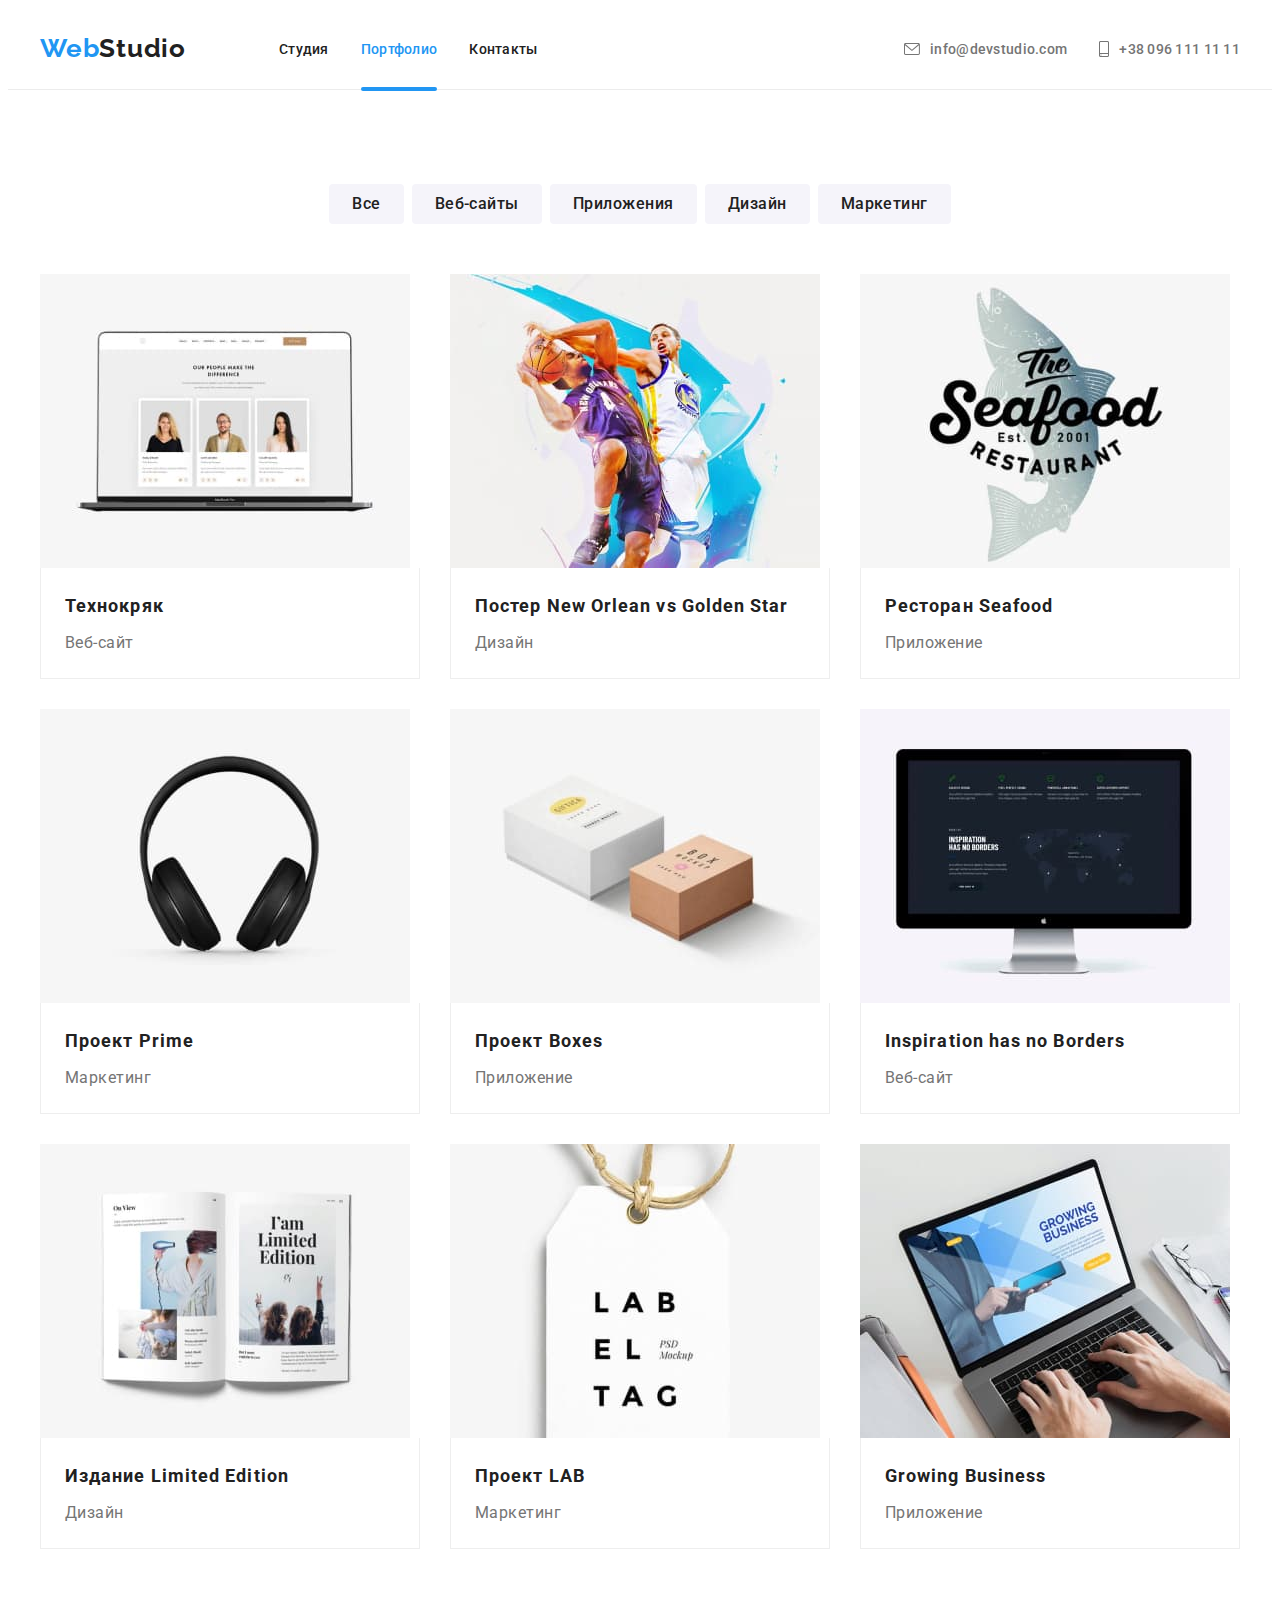
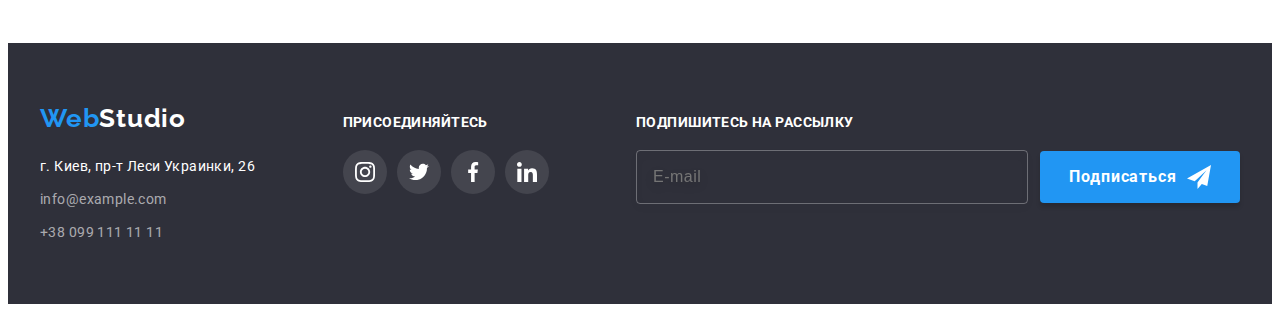
==== portfolio.html @ 83a9ac69 "Add files via upload" ====
<!DOCTYPE html>
<html lang="en">
<head>
    <meta charset="UTF-8">
    <meta http-equiv="X-UA-Compatible" content="IE=edge">
    <meta name="viewport" content="width=device-width, initial-scale=1.0">
    <title>Document</title>
    <link rel="stylesheet" href="https://cdnjs.cloudflare.com/ajax/libs/modern-normalize/1.1.0/modern-normalize.min.css"
        integrity="sha512-wpPYUAdjBVSE4KJnH1VR1HeZfpl1ub8YT/NKx4PuQ5NmX2tKuGu6U/JRp5y+Y8XG2tV+wKQpNHVUX03MfMFn9Q=="
        crossorigin="anonymous" referrerpolicy="no-referrer" />
    <link rel="preconnect" href="https://fonts.googleapis.com">
    <link rel="preconnect" href="https://fonts.gstatic.com" crossorigin>
    <link href="https://fonts.googleapis.com/css2?family=Raleway:wght@700&family=Roboto:wght@400;500;700&display=swap"
        rel="stylesheet">
        <link rel="stylesheet" href="./css/main.min.css">
</head>
<body>
    <header class="header">
        <div class="header__container container">
            <nav class="navigation">
                <a class="logo logo--dark-theme" href=""><span class="logo__part">Web</span>Studio</a>
                <ul class="navigation-list">
                    <li class="navigation-list__item"> <a href="./index.html"
                            class="navigation-list__link link">Студия</a> </li>
                    <li class="navigation-list__item"> <a href="./portfolio.html"
                            class="navigation-list__link link current">Портфолио</a> </li>
                    <li class="navigation-list__item"> <a href="" class="navigation-list__link link">Контакты</a> </li>
                </ul>
            </nav>
            <ul class="links">
                <li class="links__item">
                    <a href="mailtoinfo@devstudio.com" class="links__link link">
                        <svg class="links__icon" width="16" height="12">
                            <use href="./images/icons.svg#icon-envelope"></use>
                        </svg>
                        info@devstudio.com</a>
                </li>
                <li class="links__item">
                    <a href="tel:+380961111111" class="links__link link">
                        <svg class="links__icon" width="10" height="16">
                            <use href="./images/icons.svg#icon-smartphone"></use>
                        </svg>
                        +38 096 111 11 11</a>
                </li>
            </ul>
        </div>
    </header>
    <main>
        <section class="section portfolio">
            <div class="container">
                <h1 class="visually-hidden">Портфолио</h1>
                <ul class="buttons-list buttons">
                    <li class="buttons-list__item"> <button type="button" class="buttons-list__btn">Все</button> </li>
                    <li class="buttons-list__item"> <button type="button" class="buttons-list__btn">Веб-сайты</button> </li>
                    <li class="buttons-list__item"> <button type="button" class="buttons-list__btn">Приложения</button> </li>
                    <li class="buttons-list__item"> <button type="button" class="buttons-list__btn">Дизайн</button> </li>
                    <li class="buttons-list__item"> <button type="button" class="buttons-list__btn">Маркетинг</button> </li>
                </ul>
                <ul class="portfolio-list portfolio-style">
                    <li class="portfolio-list__item"> 
                        <a href="" class="portfolio-list__link link">
                            <div class="portfolio-list__item-thumb">
                                <img src="./images/img8.jpg" alt="Технокряк" width="370">
                                <div class="portfolio-overlay">
                                <p class="portfolio-overlay__text">Технокряк это современная площадка распространения коронавируса. Компании используют эту
                                    платформу для цифрового
                                    шпионажа и атак на защищённые сервера конкурентов.</p>
                                </div>
                            </div>
                            <div class="portfolio-list__desc-container">
                                <h3 class="portfolio-list__title">Технокряк</h3>
                                <p class="portfolio-list__desc">Веб-сайт</p>
                            </div>
                        </a>
                    </li>
                    <li class="portfolio-list__item"> 
                        <a href="" class="portfolio-list__link link"> 
                            <div class="portfolio-list__item-thumb">
                                <img src="./images/img9.jpg" alt="Постер баскетбола" width="370">
                                <div class="portfolio-overlay">
                                    <p class="portfolio-overlay__text">Технокряк это современная площадка распространения коронавируса. Компании используют эту
                                        платформу для цифрового
                                        шпионажа и атак на защищённые сервера конкурентов.</p>
                                </div>
                            </div>
                            <div class="portfolio-list__desc-container">
                                <h3 class="portfolio-list__title">Постер New Orlean vs Golden Star</h3>
                                <p class="portfolio-list__desc">Дизайн</p>
                            </div>
                        </a>
                    </li>
                    <li class="portfolio-list__item"> 
                        <a href="" class="portfolio-list__link link"> 
                            <div class="portfolio-list__item-thumb">
                                <img src="./images/img10.jpg" alt="Логотип ресторана" width="370">
                                <div class="portfolio-overlay">
                                    <p class="portfolio-overlay__text">Технокряк это современная площадка распространения коронавируса. Компании используют эту
                                        платформу для цифрового
                                        шпионажа и атак на защищённые сервера конкурентов.</p>
                                </div>
                            </div>
                            <div class="portfolio-list__desc-container">
                                <h3 class="portfolio-list__title">Ресторан Seafood</h3>
                                <p class="portfolio-list__desc">Приложение</p>
                            </div>
                        </a>
                    </li>
                    <li class="portfolio-list__item"> 
                        <a href="" class="portfolio-list__link link">
                            <div class="portfolio-list__item-thumb"> 
                                <img src="./images/img11.jpg" alt="Наушники" width="370">
                                <div class="portfolio-overlay">
                                    <p class="portfolio-overlay__text">Технокряк это современная площадка распространения коронавируса. Компании используют эту
                                        платформу для цифрового
                                        шпионажа и атак на защищённые сервера конкурентов.</p>
                                </div>
                            </div>
                            <div class="portfolio-list__desc-container">
                                <h3 class="portfolio-list__title">Проект Prime</h3>
                                <p class="portfolio-list__desc">Маркетинг</p>
                            </div>
                        </a>
                    </li>
                    <li class="portfolio-list__item"> 
                        <a href="" class="portfolio-list__link link"> 
                            <div class="portfolio-list__item-thumb">
                                <img src="./images/img12.jpg" alt="Картонние коробки" width="370">
                                <div class="portfolio-overlay">
                                    <p class="portfolio-overlay__text">Технокряк это современная площадка распространения коронавируса. Компании используют эту
                                        платформу для цифрового
                                        шпионажа и атак на защищённые сервера конкурентов.</p>
                                </div>
                            </div>
                            <div class="portfolio-list__desc-container">
                                <h3 class="portfolio-list__title">Проект Boxes</h3>
                                <p class="portfolio-list__desc">Приложение</p>
                            </div>
                        </a>
                    </li>
                    <li class="portfolio-list__item"> 
                        <a href="" class="portfolio-list__link link"> 
                            <div class="portfolio-list__item-thumb">
                                <img src="./images/img13.jpg" alt="Монитор" width="370">
                                <div class="portfolio-overlay">
                                    <p class="portfolio-overlay__text">Технокряк это современная площадка распространения коронавируса. Компании используют эту
                                        платформу для цифрового
                                        шпионажа и атак на защищённые сервера конкурентов.</p>
                                </div>
                            </div>
                            <div class="portfolio-list__desc-container">
                                <h3 class="portfolio-list__title">Inspiration has no Borders</h3>
                                <p class="portfolio-list__desc">Веб-сайт</p>
                            </div>
                        </a>
                    </li>
                    <li class="portfolio-list__item"> 
                        <a href="" class="portfolio-list__link link"> 
                            <div class="portfolio-list__item-thumb">
                                <img src="./images/img14.jpg" alt="Розворот журнала" width="370">
                                <div class="portfolio-overlay">
                                    <p class="portfolio-overlay__text">Технокряк это современная площадка распространения коронавируса. Компании используют эту
                                        платформу для цифрового
                                        шпионажа и атак на защищённые сервера конкурентов.</p>
                                </div>
                            </div>
                            <div class="portfolio-list__desc-container">
                                <h3 class="portfolio-list__title">Издание Limited Edition</h3>
                                <p class="portfolio-list__desc">Дизайн</p>
                            </div>
                        </a>
                    </li>
                    <li class="portfolio-list__item"> 
                        <a href="" class="portfolio-list__link link"> 
                            <div class="portfolio-list__item-thumb">
                                <img src="./images/img15.jpg" alt="Бирка" width="370">
                                <div class="portfolio-overlay">
                                    <p class="portfolio-overlay__text">Технокряк это современная площадка распространения коронавируса. Компании используют эту
                                        платформу для цифрового
                                        шпионажа и атак на защищённые сервера конкурентов.</p>
                                </div>
                            </div>
                            <div class="portfolio-list__desc-container">
                                <h3 class="portfolio-list__title">Проект LAB</h3>
                                <p class="portfolio-list__desc">Маркетинг</p>
                            </div>
                        </a>
                    </li>
                    <li class="portfolio-list__item"> 
                        <a href="" class="portfolio-list__link link"> 
                            <div class="portfolio-list__item-thumb">
                                <img src="./images/img16.jpg" alt="Печатание на клавиатуре" width="370">
                                <div class="portfolio-overlay">
                                    <p class="portfolio-overlay__text">Технокряк это современная площадка распространения коронавируса. Компании используют эту
                                        платформу для цифрового
                                        шпионажа и атак на защищённые сервера конкурентов.</p>
                                </div>
                            </div>
                            <div class="portfolio-list__desc-container">
                                <h3 class="portfolio-list__title">Growing Business</h3>
                                <p class="portfolio-list__desc">Приложение</p>
                            </div>
                        </a>
                    </li>
                </ul>
            </div>
        </section>
    </main>
    <footer class="footer">
        <div class="container footer__container">
            <div class="address">
                <a class="logo logo--light-theme" href="./index.html"><span class="logo__part">Web</span>Studio</a>
                <address>
                    <p class="address__address">г. Киев, пр-т Леси Украинки, 26</p>
                    <ul class="address__list">
                        <li class="address__item"> <a href="mailtoinfo@example.com"
                                class="address__link link">info@example.com</a> </li>
                        <li class="address__item"> <a href="tel:+380991111111" class="address__link link">+38 099 111 11
                                11</a> </li>
                    </ul>
                </address>
            </div>
            <div class="socials">
                <h3 class="socials__title title">присоединяйтесь</h3>
                <ul class="socials__list">
                    <li class="socials__item">
                        <a href="" class="socials__link">
                            <svg class="socials__icon">
                                <use href="./images/icons.svg#icon-instagram-2"></use>
                            </svg>
                        </a>
                    </li>
                    <li class="socials__item">
                        <a href="" class="socials__link">
                            <svg class="socials__icon">
                                <use href="./images/icons.svg#icon-twitter-1"></use>
                            </svg>
                        </a>
                    </li>
                    <li class="socials__item">
                        <a href="" class="socials__link">
                            <svg class="socials__icon">
                                <use href="./images/icons.svg#icon-facebook-1"></use>
                            </svg>
                        </a>
                    </li>
                    <li class="socials__item">
                        <a href="" class="socials__link">
                            <svg class="socials__icon">
                                <use href="./images/icons.svg#icon-linkedin-1"></use>
                            </svg>
                        </a>
                    </li>
                </ul>
            </div>
            <div class="subscribe">
                <h3 class="subscribe__title title">Подпишитесь на рассылку</h3>
                <div class="subscribe__container">
                    <input name="subscribe-user-email" type="email" placeholder="E-mail" class="subscribe__input">
                    <button type="submit" class="main-btn">Подписаться <svg class="subscribe__icon" width="24" height="24">
                            <use href="./images/icons.svg#icon-icon-send"></use>
                        </svg>
                    </button>
                </div>
            </div>
        </div>
    </footer>
</body>
</html>
---- css/main.min.css ----
:root{--body-text-color: #757575;--scnd-body-text-color: #ffffff;--title-color: #212121;--accent-color: #2196f3;--background-color: #e5e5e5;--scnd-background-color: #f5f4fa;--footer-background: #2f303a;--transform: cubic-bezier(0.4, 0, 0.2, 1)}.close-btn,.checkbox__label,.main-btn,.navigation,.navigation-list,.links,.specifics__container,.work-list__title,.social-links,.social-links__link,.clients-list__link,.socials__list,.socials__link,.subscribe__input,.portfolio-overlay{display:flex;align-items:center}p,h1,h2,h3,h4,h5,h6{margin:0}ul{margin:0;padding:0;list-style:none}img{display:block;max-width:100%}button{cursor:pointer;border-radius:4px;border:1px solid transparent}body{font-family:"Roboto", sans-serif;font-style:normal;color:#757575}.visually-hidden{position:absolute;white-space:nowrap;width:1px;height:1px;overflow:hidden;border:0;padding:0;clip:rect(0 0 0 0);clip-path:inset(50%);margin:-1px}.link{text-decoration:none;display:block}.container{width:1200px;padding:0 15px;margin:0 auto}.logo,.logo__part{font-family:Raleway;font-size:26px;font-weight:700;letter-spacing:.03em;line-height:calc(31 / 26);text-decoration:none}.logo__part{color:var(--accent-color)}.logo--dark-theme{color:var(--title-color);margin-right:93px}.logo--light-theme{display:block;color:var(--scnd-body-text-color);margin-bottom:20px}.section-title{font-size:36px;font-weight:700;letter-spacing:.03em;line-height:calc(42 / 36);text-align:center;color:var(--title-color);margin-bottom:50px}.title{font-size:14px;font-weight:700;letter-spacing:.03em;line-height:calc(16 / 14);text-transform:uppercase;color:var(--title-color);margin-bottom:10px}.backdrop{position:fixed;top:0;left:0;width:100vw;height:100vh;background-color:rgba(0,0,0,0.2);transition:opacity 250ms var(--transform),visibility 250ms var(--transform)}.is-hidden{visibility:hidden;opacity:0;pointer-events:none}.modal{position:absolute;top:50%;left:50%;width:528px;height:581px;padding:40px;transform:translate(-50%, -50%) scale(1);background-color:#fff;box-shadow:0px 1px 3px rgba(0,0,0,0.12),0px 1px 1px rgba(0,0,0,0.14),0px 2px 1px rgba(0,0,0,0.2);border-radius:4px;transition:transform 250ms var(--transform)}.backdrop.is-hidden .modal{transform:translate(-50%, -50%) scale(0.8)}.close-btn{position:absolute;top:8px;right:8px;width:30px;height:30px;justify-content:center;background:#ffffff;border:1px solid rgba(0,0,0,0.1);border-radius:50%}.close-btn__icon{fill:#000;transition:fill 250ms var(--transform)}.close-btn:hover .close-btn__icon,.close-btn:focus .close-btn__icon{fill:var(--accent-color)}.modal__title{font-size:20px;font-weight:700;letter-spacing:.03em;line-height:calc(23 / 20);text-align:center;margin-bottom:12px;color:var(--title-color)}.modal-form__field{margin-bottom:10px}.modal-form__label{display:block;font-size:12px;letter-spacing:.01em;line-height:calc(14 / 12);color:var(--body-text-color);margin-bottom:4px}.modal-form__input-wrap{position:relative}.modal-form__input{width:100%;height:40px;border:1px solid rgba(33,33,33,0.2);border-radius:4px;outline:none;padding-left:30px;transition:border 250ms var(--transform)}.modal-form__input:hover,.modal-form__input:focus{border:1px solid var(--accent-color)}.modal-form__icon{position:absolute;left:12px;top:50%;transform:translateY(-50%);width:18px;height:18px;transition:fill 250ms var(--transform)}.modal-form__input:hover+.modal-form__icon,.modal-form__input:focus+.modal-form__icon{fill:var(--accent-color)}.modal-form__textarea-field{margin-bottom:20px}.modal-form__textarea{width:100%;height:120px;padding:12px 16px;resize:none;border:1px solid rgba(33,33,33,0.2);border-radius:4px;outline:none;font-size:14px;line-height:calc(16 / 14);letter-spacing:0.01em;color:rgba(117,117,117,0.5);transition:border 250ms var(--transform)}.modal-form__textarea:hover,.modal-form__textarea:focus{border:1px solid var(--accent-color)}.checkbox{margin-bottom:30px}.checkbox__label{justify-content:center}.checkbox__text{font-size:14px;letter-spacing:.03em;line-height:calc(24 / 14);color:var(--body-text-color)}.checkbox__link{color:var(--accent-color)}.checkbox__checked-icon{border:2px solid #212121;border-radius:2px;fill:transparent;margin-right:8px;transition:border 250ms var(--transform),background-color 250ms var(--transform),border-color 250ms var(--transform)}.checkbox__check:focus ~ .checkbox__checked-icon,.checkbox__check:hover ~ .checkbox__checked-icon{border-color:var(--accent-color)}.checkbox__check:checked ~ .checkbox__checked-icon{border-color:transparent;background-color:var(--accent-color)}.main-btn{min-width:200px;background:var(--accent-color);box-shadow:0px 4px 4px rgba(0,0,0,0.15);border-radius:4px;font-family:inherit;font-size:16px;font-weight:700;letter-spacing:.06em;line-height:calc(30 / 16);justify-content:center;color:var(--scnd-body-text-color);padding:10px;margin:0 auto;transition:background-color 250ms var(--transform)}.main-btn:hover,.main-btn:focus{background-color:#188ce8}.section{padding-top:94px;padding-bottom:94px}.section-text{font-size:14px;letter-spacing:.03em;line-height:calc(24 / 14);color:var(--body-text-color)}.header{padding-top:25px;padding-bottom:25px;border-bottom:1px solid #ececec}.header__container{display:flex;justify-content:space-between}.navigation-list__item{font-size:14px;font-weight:500;letter-spacing:.02em;line-height:calc(16 / 14);margin-right:32px}.navigation-list__item:last-child{margin-right:0}.navigation-list__link{color:var(--title-color);transition:color 250ms var(--transform)}.navigation-list__link:hover,.navigation-list__link:focus{color:var(--accent-color)}.current{position:relative;color:var(--accent-color)}.current::after{content:"";position:absolute;left:0;bottom:-34px;display:block;width:100%;height:4px;background:var(--accent-color);border-radius:2px}.links__item{margin-right:32px;font-size:14px;font-weight:500;letter-spacing:.02em;line-height:calc(16 / 14)}.links__item:last-child{margin-right:0}.links__link{color:var(--body-text-color);display:flex;align-items:center;transition:color 250ms var(--transform)}.links__link:hover,.links__link:focus{color:var(--accent-color)}.links__icon{margin-right:10px;fill:currentColor}.hero{background-color:#c4c4c4;padding-top:200px;padding-bottom:200px;text-align:center;max-width:1600px;background-image:linear-gradient(rgba(47,48,58,0.4), rgba(47,48,58,0.4)),url("../images/background.jpg");background-repeat:no-repeat;background-size:cover;background-position:center}.hero__title{width:696px;margin-right:auto;margin-left:auto;font-size:44px;font-weight:900;letter-spacing:.06em;line-height:calc(60 / 44);text-align:center;text-transform:uppercase;color:var(--scnd-body-text-color);margin-bottom:30px}.specifics{padding-bottom:0}.specifics__list{display:flex}.specifics__item{margin-right:30px;min-width:270px}.specifics__item:last-child{margin-right:0}.specifics__container{height:120px;background-color:var(--scnd-background-color);border-radius:4px;margin-bottom:30px;justify-content:center}.specifics__icon{width:70px;height:70px}.work-list{display:flex;justify-content:center}.work-list__item{margin-right:30px}.work-list__item:last-child{margin-right:0}.work-list__thumb{position:relative}.work-list__title{position:absolute;bottom:0;width:100%;height:70px;margin:0;justify-content:center;color:#ffffff;background-color:rgba(47,48,58,0.8)}.team{background-color:var(--scnd-background-color)}.team-list{display:flex;justify-content:center}.team-list__item{width:270px;margin-right:30px;box-shadow:0px 1px 3px rgba(0,0,0,0.12),0px 1px 1px rgba(0,0,0,0.14),0px 2px 1px rgba(0,0,0,0.2);border-radius:0px 0px 4px 4px;overflow:hidden;background-color:white}.team-list__item:last-child{margin-right:0}.team-container{padding-top:30px;padding-bottom:30px}.team-container__member{font-size:16px;font-weight:500;letter-spacing:.03em;line-height:calc(19 / 16);text-align:center;color:var(--title-color);margin-bottom:10px}.team-container__desc{font-size:16px;letter-spacing:.03em;line-height:calc(19 / 16);text-align:center;color:var(--body-text-color);margin-bottom:16px}.social-links{justify-content:center}.social-links__link{width:44px;height:44px;background-color:#ffffff;border-radius:50%;justify-content:center;transition:background-color 250ms var(--transform)}.social-links__link:hover,.social-links__link:focus{background-color:var(--accent-color)}.social-links__item{margin-right:10px}.social-links__item:last-child{margin-right:0}.social-links__icon{width:20px;height:20px;fill:#afb1b8;transition:fill 250ms var(--transform)}.social-links__link:hover .social-links__icon,.social-links__link:focus .social-links__icon{fill:#ffffff}.clients-list{display:flex;justify-content:center}.clients-list__item{width:170px;height:92px;margin-right:30px}.clients-list__item:last-child{margin-right:0}.clients-list__logo{width:106px;height:60px;fill:#afb1b8;transition:fill 250ms var(--transform)}.clients-list__link:hover .clients-list__logo,.clients-list__link:focus .clients-list__logo{fill:var(--accent-color)}.clients-list__link{width:100%;height:100%;background-color:white;border:1px solid #afb1b8;border-radius:4px;justify-content:center;transition:border 250ms var(--transform)}.clients-list__link:hover,.clients-list__link:focus{border:1px solid var(--accent-color)}.footer{background-color:var(--footer-background);padding-top:60px;padding-bottom:60px}.footer__container{display:flex;align-items:baseline;justify-content:space-between}.address__address{font-family:Roboto;font-style:normal;font-size:14px;font-weight:400;letter-spacing:.03em;line-height:calc(24 / 14);color:var(--scnd-body-text-color);margin-bottom:9px}.address__link{font-family:Roboto;font-style:normal;font-size:14px;font-weight:400;letter-spacing:.03em;line-height:calc(24 / 14);color:rgba(255,255,255,0.6);transition:color 250ms var(--transform)}.address__link:hover,.address__link:focus{color:var(--accent-color)}.address__item{margin-bottom:9px}.address__item:last-child{margin-bottom:0}.socials__title{color:#ffffff;margin-bottom:20px}.socials__list{justify-content:start}.socials__item{margin-right:10px}.socials__item:last-child{margin-right:0}.socials__link{width:44px;height:44px;border-radius:50%;justify-content:center;background-color:rgba(255,255,255,0.1);transition:background-color 250ms var(--transform)}.socials__link:hover,.socials__link:focus{background-color:var(--accent-color)}.socials__icon{width:20px;height:20px;fill:#ffffff}.subscribe__title{color:#ffffff;margin-bottom:20px}.subscribe__container{display:flex;align-items:baseline}.subscribe__input{background-color:transparent;width:358px;height:50px;border:1px solid rgba(255,255,255,0.3);filter:drop-shadow(0px 4px 4px rgba(0,0,0,0.15));border-radius:4px;outline:none;margin-right:12px;padding-left:16px;padding-right:16px;font-size:16px;letter-spacing:.03em;line-height:calc(20 / 16);color:rgba(255,255,255,0.6);transition:border 250ms var(--transform)}.subscribe__input:hover,.subscribe__input:focus{border:1px solid var(--accent-color)}.subscribe__icon{margin-left:10px}.buttons{display:flex;justify-content:center;margin-bottom:50px}.buttons-list__item{margin-right:8px}.buttons-list__item:last-child{margin-right:0}.buttons-list__btn{font-family:inherit;font-size:16px;font-weight:500;letter-spacing:.03em;line-height:calc(26 / 16);text-align:center;padding:6px 22px;background-color:var(--scnd-background-color);color:var(--title-color);border-radius:4px;transition:background-color 250ms var(--transform),color 250ms var(--transform),box-shadow 250ms var(--transform)}.buttons-list__btn:hover,.buttons-list__btn:focus{background-color:var(--accent-color);color:var(--scnd-body-text-color);box-shadow:0px 3px 1px rgba(0,0,0,0.1),0px 1px 2px rgba(0,0,0,0.08),0px 2px 2px rgba(0,0,0,0.12)}.portfolio-style{display:flex;flex-wrap:wrap;margin-top:-30px;margin-left:-30px}.portfolio-list__item{width:370px;flex-basis:calc(100% / 3 - 30px);margin-top:30px;margin-left:30px}.portfolio-list__item-thumb{position:relative;overflow:hidden}.portfolio-overlay{position:absolute;width:100%;height:100%;top:0;left:0;padding:24px;background-color:rgba(33,150,243,0.9);transform:translateY(101%);transition:transform 250ms var(--transform)}.portfolio-list__link:hover .portfolio-overlay,.portfolio-list__link:focus .portfolio-overlay{transform:translateY(0)}.portfolio-overlay__text{font-size:18px;letter-spacing:.03em;line-height:calc(28 / 18);color:#ffffff}.portfolio-list__link{display:block;transition:box-shadow 250ms var(--transform)}.portfolio-list__link:hover,.portfolio-list__link:focus{box-shadow:0px 1px 1px rgba(0,0,0,0.12),0px 4px 4px rgba(0,0,0,0.06),1px 4px 6px rgba(0,0,0,0.16)}.portfolio-list__desc-container{padding:20px 24px;border:1px solid #eeeeee;border-top:none}.portfolio-list__title{font-size:18px;font-weight:700;letter-spacing:.06em;line-height:calc(36 / 18);padding-bottom:4px;color:var(--title-color)}.portfolio-list__desc{font-size:16px;letter-spacing:.03em;line-height:calc(30 / 16);color:var(--body-text-color)}
/*# sourceMappingURL=main.min.css.map */
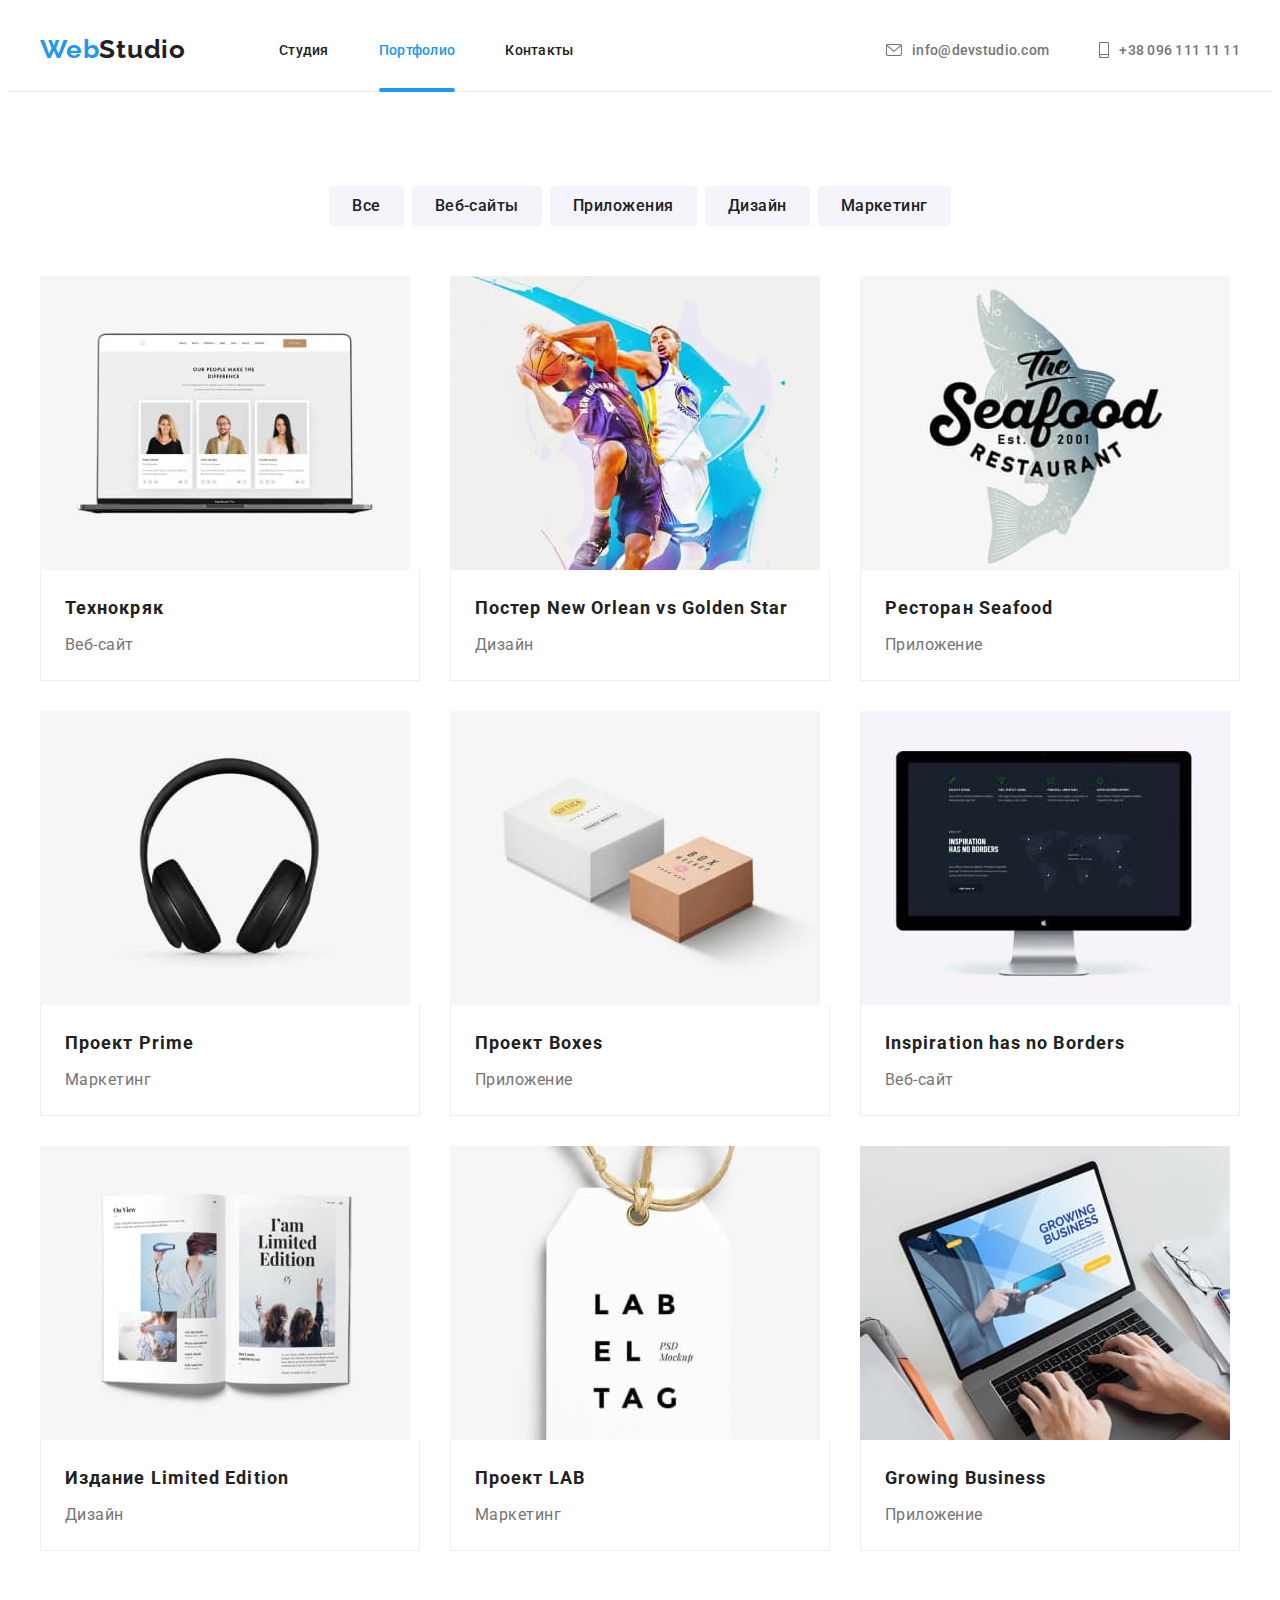
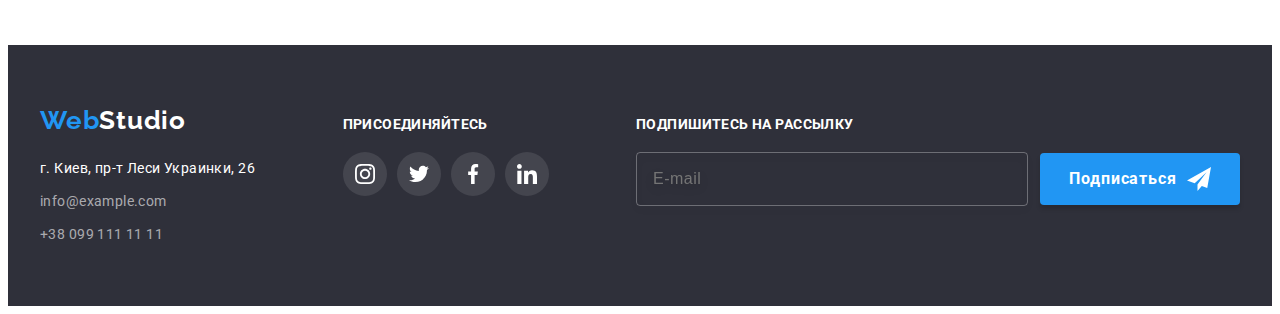
==== commit 1051438b: "hw-08" ====
--- a/portfolio.html
+++ b/portfolio.html
@@ -33,16 +33,76 @@
                         <svg class="links__icon" width="16" height="12">
                             <use href="./images/icons.svg#icon-envelope"></use>
                         </svg>
-                        info@devstudio.com</a>
+                        info@devstudio.com
+                    </a>
                 </li>
                 <li class="links__item">
                     <a href="tel:+380961111111" class="links__link link">
                         <svg class="links__icon" width="10" height="16">
                             <use href="./images/icons.svg#icon-smartphone"></use>
                         </svg>
-                        +38 096 111 11 11</a>
+                        +38 096 111 11 11
+                    </a>
                 </li>
             </ul>
+            <div class="menu">
+                <button type="button" class="menu__open-btn">
+                    <svg class="menu__icon" width="40" height="40">
+                        <use href="./images/icons.svg#icon-menu_40px"></use>
+                    </svg>
+                </button>
+            </div>
+            <div class="mob-menu is-hidden">
+                <button type="button" class="mob-menu__close-btn">
+                    <svg class="mob-menu__close-icon" width="40" height="40">
+                        <use href="./images/icons.svg#icon-close_40px"></use>
+                    </svg>
+                </button>
+                <div class="mob-menu__container">
+                    <ul class="mob-menu-list">
+                        <li class="mob-menu-list__item"> <a href="./index.html"
+                                class="navigation-list__link link">Студия</a>
+                        </li>
+                        <li class="mob-menu-list__item"> <a href="./portfolio.html" class="navigation-list__link link current-menu">Портфолио</a>
+                        </li>
+                        <li class="mob-menu-list__item"> <a href="" class="navigation-list__link link">Контакты</a> </li>
+                    </ul>
+                    <ul class="mob-menu-links">
+                        <li class="mob-menu-links__item">
+                            <a href="tel:+380961111111" class="mob-menu-links__tel link">
+                                +38 096 111 11 11
+                            </a>
+                        </li>
+                        <li class="mob-menu-links__item">
+                            <a href="mailtoinfo@devstudio.com" class="mob-menu-links__mail link">
+                                info@devstudio.com
+                            </a>
+                        </li>
+                    </ul>
+                </div>
+                <ul class="mob-menu-socials">
+                    <li class="mob-menu-socials__item">
+                        <a href="" class="mob-menu-socials__link">
+                            Instagram
+                        </a>
+                    </li>
+                    <li class="mob-menu-socials__item">
+                        <a href="" class="mob-menu-socials__link">
+                            Twitter
+                        </a>
+                    </li>
+                    <li class="mob-menu-socials__item">
+                        <a href="" class="mob-menu-socials__link">
+                            Facebook
+                        </a>
+                    </li>
+                    <li class="mob-menu-socials__item">
+                        <a href="" class="mob-menu-socials__link">
+                            LinkedIn
+                        </a>
+                    </li>
+                </ul>
+            </div>
         </div>
     </header>
     <main>
@@ -60,7 +120,12 @@
                     <li class="portfolio-list__item"> 
                         <a href="" class="portfolio-list__link link">
                             <div class="portfolio-list__item-thumb">
-                                <img src="./images/img8.jpg" alt="Технокряк" width="370">
+                                <picture>
+                                    <source srcset="./images/img8-mob.jpg 1x, ./images/img8-mob-2x.jpg 2x" media="max-width: 768px" />
+                                    <source srcset="./images/img8-tab.jpg 1x, ./images/img8-tab-2x.jpg 2x" media="min-width: 768px" />
+                                    <source srcset="./images/img8.jpg 1x, ./images/img8-2x.jpg 2x" media="min-width: 1200px" />
+                                    <img src="./images/img8.jpg" alt="Технокряк" width="370">
+                                </picture>
                                 <div class="portfolio-overlay">
                                 <p class="portfolio-overlay__text">Технокряк это современная площадка распространения коронавируса. Компании используют эту
                                     платформу для цифрового
@@ -76,7 +141,12 @@
                     <li class="portfolio-list__item"> 
                         <a href="" class="portfolio-list__link link"> 
                             <div class="portfolio-list__item-thumb">
-                                <img src="./images/img9.jpg" alt="Постер баскетбола" width="370">
+                                <picture>
+                                    <source srcset="./images/img9-mob.jpg 1x, ./images/img9-mob-2x.jpg 2x" media="max-width: 768px" />
+                                    <source srcset="./images/img9-tab.jpg 1x, ./images/img9-tab-2x.jpg 2x" media="min-width: 768px" />
+                                    <source srcset="./images/img9.jpg 1x, ./images/img9-2x.jpg 2x" media="min-width: 1200px" />
+                                    <img src="./images/img9.jpg" alt="Постер баскетбола">
+                                </picture>
                                 <div class="portfolio-overlay">
                                     <p class="portfolio-overlay__text">Технокряк это современная площадка распространения коронавируса. Компании используют эту
                                         платформу для цифрового
@@ -92,7 +162,12 @@
                     <li class="portfolio-list__item"> 
                         <a href="" class="portfolio-list__link link"> 
                             <div class="portfolio-list__item-thumb">
-                                <img src="./images/img10.jpg" alt="Логотип ресторана" width="370">
+                                <picture>
+                                    <source srcset="./images/img10-mob.jpg 1x, ./images/img10-mob-2x.jpg 2x" media="max-width: 768px" />
+                                    <source srcset="./images/img10-tab.jpg 1x, ./images/img10-tab-2x.jpg 2x" media="min-width: 768px" />
+                                    <source srcset="./images/img10.jpg 1x, ./images/img10-2x.jpg 2x" media="min-width: 1200px" />
+                                    <img src="./images/img10.jpg" alt="Логотип ресторана">
+                                </picture>
                                 <div class="portfolio-overlay">
                                     <p class="portfolio-overlay__text">Технокряк это современная площадка распространения коронавируса. Компании используют эту
                                         платформу для цифрового
@@ -107,8 +182,13 @@
                     </li>
                     <li class="portfolio-list__item"> 
                         <a href="" class="portfolio-list__link link">
-                            <div class="portfolio-list__item-thumb"> 
-                                <img src="./images/img11.jpg" alt="Наушники" width="370">
+                            <div class="portfolio-list__item-thumb">
+                                <picture>
+                                    <source srcset="./images/img11-mob.jpg 1x, ./images/img11-mob-2x.jpg 2x" media="max-width: 768px" />
+                                    <source srcset="./images/img11-tab.jpg 1x, ./images/img11-tab-2x.jpg 2x" media="min-width: 768px" />
+                                    <source srcset="./images/img11.jpg 1x, ./images/img11-2x.jpg 2x" media="min-width: 1200px" />
+                                    <img src="./images/img11.jpg" alt="Наушники">
+                                </picture>
                                 <div class="portfolio-overlay">
                                     <p class="portfolio-overlay__text">Технокряк это современная площадка распространения коронавируса. Компании используют эту
                                         платформу для цифрового
@@ -124,7 +204,12 @@
                     <li class="portfolio-list__item"> 
                         <a href="" class="portfolio-list__link link"> 
                             <div class="portfolio-list__item-thumb">
-                                <img src="./images/img12.jpg" alt="Картонние коробки" width="370">
+                                <picture>
+                                    <source srcset="./images/img12-mob.jpg 1x, ./images/img12-mob-2x.jpg 2x" media="max-width: 768px" />
+                                    <source srcset="./images/img12-tab.jpg 1x, ./images/img12-tab-2x.jpg 2x" media="min-width: 768px" />
+                                    <source srcset="./images/img12.jpg 1x, ./images/img12-2x.jpg 2x" media="min-width: 1200px" />
+                                    <img src="./images/img12.jpg" alt="Картонние коробки">
+                                </picture>
                                 <div class="portfolio-overlay">
                                     <p class="portfolio-overlay__text">Технокряк это современная площадка распространения коронавируса. Компании используют эту
                                         платформу для цифрового
@@ -140,7 +225,12 @@
                     <li class="portfolio-list__item"> 
                         <a href="" class="portfolio-list__link link"> 
                             <div class="portfolio-list__item-thumb">
-                                <img src="./images/img13.jpg" alt="Монитор" width="370">
+                                <picture>
+                                    <source srcset="./images/img13-mob.jpg 1x, ./images/img13-mob-2x.jpg 2x" media="max-width: 768px" />
+                                    <source srcset="./images/img13-tab.jpg 1x, ./images/img13-tab-2x.jpg 2x" media="min-width: 768px" />
+                                    <source srcset="./images/img13.jpg 1x, ./images/img13-2x.jpg 2x" media="min-width: 1200px" />
+                                    <img src="./images/img13.jpg" alt="Монитор">
+                                </picture>
                                 <div class="portfolio-overlay">
                                     <p class="portfolio-overlay__text">Технокряк это современная площадка распространения коронавируса. Компании используют эту
                                         платформу для цифрового
@@ -156,7 +246,12 @@
                     <li class="portfolio-list__item"> 
                         <a href="" class="portfolio-list__link link"> 
                             <div class="portfolio-list__item-thumb">
-                                <img src="./images/img14.jpg" alt="Розворот журнала" width="370">
+                                <picture>
+                                    <source srcset="./images/img14-mob.jpg 1x, ./images/img14-mob-2x.jpg 2x" media="max-width: 768px" />
+                                    <source srcset="./images/img14-tab.jpg 1x, ./images/img14-tab-2x.jpg 2x" media="min-width: 768px" />
+                                    <source srcset="./images/img14.jpg 1x, ./images/img14-2x.jpg 2x" media="min-width: 1200px" />
+                                    <img src="./images/img14.jpg" alt="Розворот журнала">
+                                </picture>
                                 <div class="portfolio-overlay">
                                     <p class="portfolio-overlay__text">Технокряк это современная площадка распространения коронавируса. Компании используют эту
                                         платформу для цифрового
@@ -172,7 +267,12 @@
                     <li class="portfolio-list__item"> 
                         <a href="" class="portfolio-list__link link"> 
                             <div class="portfolio-list__item-thumb">
-                                <img src="./images/img15.jpg" alt="Бирка" width="370">
+                                <picture>
+                                    <source srcset="./images/img15-mob.jpg 1x, ./images/img15-mob-2x.jpg 2x" media="max-width: 768px" />
+                                    <source srcset="./images/img15-tab.jpg 1x, ./images/img15-tab-2x.jpg 2x" media="min-width: 768px" />
+                                    <source srcset="./images/img15.jpg 1x, ./images/img15-2x.jpg 2x" media="min-width: 1200px" />
+                                    <img src="./images/img15.jpg" alt="Бирка">
+                                </picture>
                                 <div class="portfolio-overlay">
                                     <p class="portfolio-overlay__text">Технокряк это современная площадка распространения коронавируса. Компании используют эту
                                         платформу для цифрового
@@ -188,7 +288,12 @@
                     <li class="portfolio-list__item"> 
                         <a href="" class="portfolio-list__link link"> 
                             <div class="portfolio-list__item-thumb">
-                                <img src="./images/img16.jpg" alt="Печатание на клавиатуре" width="370">
+                                <picture>
+                                    <source srcset="./images/img16-mob.jpg 1x, ./images/img16-mob-2x.jpg 2x" media="max-width: 768px" />
+                                    <source srcset="./images/img16-tab.jpg 1x, ./images/img16-tab-2x.jpg 2x" media="min-width: 768px" />
+                                    <source srcset="./images/img16.jpg 1x, ./images/img16-2x.jpg 2x" media="min-width: 1200px" />
+                                    <img src="./images/img16.jpg" alt="Печатание на клавиатуре">
+                                </picture>
                                 <div class="portfolio-overlay">
                                     <p class="portfolio-overlay__text">Технокряк это современная площадка распространения коронавируса. Компании используют эту
                                         платформу для цифрового
@@ -264,5 +369,6 @@
             </div>
         </div>
     </footer>
+    <script src="./js/mobile-menu.js"></script>
 </body>
 </html>--- a/css/main.min.css
+++ b/css/main.min.css
@@ -1,2 +1,2 @@
-:root{--body-text-color: #757575;--scnd-body-text-color: #ffffff;--title-color: #212121;--accent-color: #2196f3;--background-color: #e5e5e5;--scnd-background-color: #f5f4fa;--footer-background: #2f303a;--transform: cubic-bezier(0.4, 0, 0.2, 1)}.close-btn,.checkbox__label,.main-btn,.navigation,.navigation-list,.links,.specifics__container,.work-list__title,.social-links,.social-links__link,.clients-list__link,.socials__list,.socials__link,.subscribe__input,.portfolio-overlay{display:flex;align-items:center}p,h1,h2,h3,h4,h5,h6{margin:0}ul{margin:0;padding:0;list-style:none}img{display:block;max-width:100%}button{cursor:pointer;border-radius:4px;border:1px solid transparent}body{font-family:"Roboto", sans-serif;font-style:normal;color:#757575}.visually-hidden{position:absolute;white-space:nowrap;width:1px;height:1px;overflow:hidden;border:0;padding:0;clip:rect(0 0 0 0);clip-path:inset(50%);margin:-1px}.link{text-decoration:none;display:block}.container{width:1200px;padding:0 15px;margin:0 auto}.logo,.logo__part{font-family:Raleway;font-size:26px;font-weight:700;letter-spacing:.03em;line-height:calc(31 / 26);text-decoration:none}.logo__part{color:var(--accent-color)}.logo--dark-theme{color:var(--title-color);margin-right:93px}.logo--light-theme{display:block;color:var(--scnd-body-text-color);margin-bottom:20px}.section-title{font-size:36px;font-weight:700;letter-spacing:.03em;line-height:calc(42 / 36);text-align:center;color:var(--title-color);margin-bottom:50px}.title{font-size:14px;font-weight:700;letter-spacing:.03em;line-height:calc(16 / 14);text-transform:uppercase;color:var(--title-color);margin-bottom:10px}.backdrop{position:fixed;top:0;left:0;width:100vw;height:100vh;background-color:rgba(0,0,0,0.2);transition:opacity 250ms var(--transform),visibility 250ms var(--transform)}.is-hidden{visibility:hidden;opacity:0;pointer-events:none}.modal{position:absolute;top:50%;left:50%;width:528px;height:581px;padding:40px;transform:translate(-50%, -50%) scale(1);background-color:#fff;box-shadow:0px 1px 3px rgba(0,0,0,0.12),0px 1px 1px rgba(0,0,0,0.14),0px 2px 1px rgba(0,0,0,0.2);border-radius:4px;transition:transform 250ms var(--transform)}.backdrop.is-hidden .modal{transform:translate(-50%, -50%) scale(0.8)}.close-btn{position:absolute;top:8px;right:8px;width:30px;height:30px;justify-content:center;background:#ffffff;border:1px solid rgba(0,0,0,0.1);border-radius:50%}.close-btn__icon{fill:#000;transition:fill 250ms var(--transform)}.close-btn:hover .close-btn__icon,.close-btn:focus .close-btn__icon{fill:var(--accent-color)}.modal__title{font-size:20px;font-weight:700;letter-spacing:.03em;line-height:calc(23 / 20);text-align:center;margin-bottom:12px;color:var(--title-color)}.modal-form__field{margin-bottom:10px}.modal-form__label{display:block;font-size:12px;letter-spacing:.01em;line-height:calc(14 / 12);color:var(--body-text-color);margin-bottom:4px}.modal-form__input-wrap{position:relative}.modal-form__input{width:100%;height:40px;border:1px solid rgba(33,33,33,0.2);border-radius:4px;outline:none;padding-left:30px;transition:border 250ms var(--transform)}.modal-form__input:hover,.modal-form__input:focus{border:1px solid var(--accent-color)}.modal-form__icon{position:absolute;left:12px;top:50%;transform:translateY(-50%);width:18px;height:18px;transition:fill 250ms var(--transform)}.modal-form__input:hover+.modal-form__icon,.modal-form__input:focus+.modal-form__icon{fill:var(--accent-color)}.modal-form__textarea-field{margin-bottom:20px}.modal-form__textarea{width:100%;height:120px;padding:12px 16px;resize:none;border:1px solid rgba(33,33,33,0.2);border-radius:4px;outline:none;font-size:14px;line-height:calc(16 / 14);letter-spacing:0.01em;color:rgba(117,117,117,0.5);transition:border 250ms var(--transform)}.modal-form__textarea:hover,.modal-form__textarea:focus{border:1px solid var(--accent-color)}.checkbox{margin-bottom:30px}.checkbox__label{justify-content:center}.checkbox__text{font-size:14px;letter-spacing:.03em;line-height:calc(24 / 14);color:var(--body-text-color)}.checkbox__link{color:var(--accent-color)}.checkbox__checked-icon{border:2px solid #212121;border-radius:2px;fill:transparent;margin-right:8px;transition:border 250ms var(--transform),background-color 250ms var(--transform),border-color 250ms var(--transform)}.checkbox__check:focus ~ .checkbox__checked-icon,.checkbox__check:hover ~ .checkbox__checked-icon{border-color:var(--accent-color)}.checkbox__check:checked ~ .checkbox__checked-icon{border-color:transparent;background-color:var(--accent-color)}.main-btn{min-width:200px;background:var(--accent-color);box-shadow:0px 4px 4px rgba(0,0,0,0.15);border-radius:4px;font-family:inherit;font-size:16px;font-weight:700;letter-spacing:.06em;line-height:calc(30 / 16);justify-content:center;color:var(--scnd-body-text-color);padding:10px;margin:0 auto;transition:background-color 250ms var(--transform)}.main-btn:hover,.main-btn:focus{background-color:#188ce8}.section{padding-top:94px;padding-bottom:94px}.section-text{font-size:14px;letter-spacing:.03em;line-height:calc(24 / 14);color:var(--body-text-color)}.header{padding-top:25px;padding-bottom:25px;border-bottom:1px solid #ececec}.header__container{display:flex;justify-content:space-between}.navigation-list__item{font-size:14px;font-weight:500;letter-spacing:.02em;line-height:calc(16 / 14);margin-right:32px}.navigation-list__item:last-child{margin-right:0}.navigation-list__link{color:var(--title-color);transition:color 250ms var(--transform)}.navigation-list__link:hover,.navigation-list__link:focus{color:var(--accent-color)}.current{position:relative;color:var(--accent-color)}.current::after{content:"";position:absolute;left:0;bottom:-34px;display:block;width:100%;height:4px;background:var(--accent-color);border-radius:2px}.links__item{margin-right:32px;font-size:14px;font-weight:500;letter-spacing:.02em;line-height:calc(16 / 14)}.links__item:last-child{margin-right:0}.links__link{color:var(--body-text-color);display:flex;align-items:center;transition:color 250ms var(--transform)}.links__link:hover,.links__link:focus{color:var(--accent-color)}.links__icon{margin-right:10px;fill:currentColor}.hero{background-color:#c4c4c4;padding-top:200px;padding-bottom:200px;text-align:center;max-width:1600px;background-image:linear-gradient(rgba(47,48,58,0.4), rgba(47,48,58,0.4)),url("../images/background.jpg");background-repeat:no-repeat;background-size:cover;background-position:center}.hero__title{width:696px;margin-right:auto;margin-left:auto;font-size:44px;font-weight:900;letter-spacing:.06em;line-height:calc(60 / 44);text-align:center;text-transform:uppercase;color:var(--scnd-body-text-color);margin-bottom:30px}.specifics{padding-bottom:0}.specifics__list{display:flex}.specifics__item{margin-right:30px;min-width:270px}.specifics__item:last-child{margin-right:0}.specifics__container{height:120px;background-color:var(--scnd-background-color);border-radius:4px;margin-bottom:30px;justify-content:center}.specifics__icon{width:70px;height:70px}.work-list{display:flex;justify-content:center}.work-list__item{margin-right:30px}.work-list__item:last-child{margin-right:0}.work-list__thumb{position:relative}.work-list__title{position:absolute;bottom:0;width:100%;height:70px;margin:0;justify-content:center;color:#ffffff;background-color:rgba(47,48,58,0.8)}.team{background-color:var(--scnd-background-color)}.team-list{display:flex;justify-content:center}.team-list__item{width:270px;margin-right:30px;box-shadow:0px 1px 3px rgba(0,0,0,0.12),0px 1px 1px rgba(0,0,0,0.14),0px 2px 1px rgba(0,0,0,0.2);border-radius:0px 0px 4px 4px;overflow:hidden;background-color:white}.team-list__item:last-child{margin-right:0}.team-container{padding-top:30px;padding-bottom:30px}.team-container__member{font-size:16px;font-weight:500;letter-spacing:.03em;line-height:calc(19 / 16);text-align:center;color:var(--title-color);margin-bottom:10px}.team-container__desc{font-size:16px;letter-spacing:.03em;line-height:calc(19 / 16);text-align:center;color:var(--body-text-color);margin-bottom:16px}.social-links{justify-content:center}.social-links__link{width:44px;height:44px;background-color:#ffffff;border-radius:50%;justify-content:center;transition:background-color 250ms var(--transform)}.social-links__link:hover,.social-links__link:focus{background-color:var(--accent-color)}.social-links__item{margin-right:10px}.social-links__item:last-child{margin-right:0}.social-links__icon{width:20px;height:20px;fill:#afb1b8;transition:fill 250ms var(--transform)}.social-links__link:hover .social-links__icon,.social-links__link:focus .social-links__icon{fill:#ffffff}.clients-list{display:flex;justify-content:center}.clients-list__item{width:170px;height:92px;margin-right:30px}.clients-list__item:last-child{margin-right:0}.clients-list__logo{width:106px;height:60px;fill:#afb1b8;transition:fill 250ms var(--transform)}.clients-list__link:hover .clients-list__logo,.clients-list__link:focus .clients-list__logo{fill:var(--accent-color)}.clients-list__link{width:100%;height:100%;background-color:white;border:1px solid #afb1b8;border-radius:4px;justify-content:center;transition:border 250ms var(--transform)}.clients-list__link:hover,.clients-list__link:focus{border:1px solid var(--accent-color)}.footer{background-color:var(--footer-background);padding-top:60px;padding-bottom:60px}.footer__container{display:flex;align-items:baseline;justify-content:space-between}.address__address{font-family:Roboto;font-style:normal;font-size:14px;font-weight:400;letter-spacing:.03em;line-height:calc(24 / 14);color:var(--scnd-body-text-color);margin-bottom:9px}.address__link{font-family:Roboto;font-style:normal;font-size:14px;font-weight:400;letter-spacing:.03em;line-height:calc(24 / 14);color:rgba(255,255,255,0.6);transition:color 250ms var(--transform)}.address__link:hover,.address__link:focus{color:var(--accent-color)}.address__item{margin-bottom:9px}.address__item:last-child{margin-bottom:0}.socials__title{color:#ffffff;margin-bottom:20px}.socials__list{justify-content:start}.socials__item{margin-right:10px}.socials__item:last-child{margin-right:0}.socials__link{width:44px;height:44px;border-radius:50%;justify-content:center;background-color:rgba(255,255,255,0.1);transition:background-color 250ms var(--transform)}.socials__link:hover,.socials__link:focus{background-color:var(--accent-color)}.socials__icon{width:20px;height:20px;fill:#ffffff}.subscribe__title{color:#ffffff;margin-bottom:20px}.subscribe__container{display:flex;align-items:baseline}.subscribe__input{background-color:transparent;width:358px;height:50px;border:1px solid rgba(255,255,255,0.3);filter:drop-shadow(0px 4px 4px rgba(0,0,0,0.15));border-radius:4px;outline:none;margin-right:12px;padding-left:16px;padding-right:16px;font-size:16px;letter-spacing:.03em;line-height:calc(20 / 16);color:rgba(255,255,255,0.6);transition:border 250ms var(--transform)}.subscribe__input:hover,.subscribe__input:focus{border:1px solid var(--accent-color)}.subscribe__icon{margin-left:10px}.buttons{display:flex;justify-content:center;margin-bottom:50px}.buttons-list__item{margin-right:8px}.buttons-list__item:last-child{margin-right:0}.buttons-list__btn{font-family:inherit;font-size:16px;font-weight:500;letter-spacing:.03em;line-height:calc(26 / 16);text-align:center;padding:6px 22px;background-color:var(--scnd-background-color);color:var(--title-color);border-radius:4px;transition:background-color 250ms var(--transform),color 250ms var(--transform),box-shadow 250ms var(--transform)}.buttons-list__btn:hover,.buttons-list__btn:focus{background-color:var(--accent-color);color:var(--scnd-body-text-color);box-shadow:0px 3px 1px rgba(0,0,0,0.1),0px 1px 2px rgba(0,0,0,0.08),0px 2px 2px rgba(0,0,0,0.12)}.portfolio-style{display:flex;flex-wrap:wrap;margin-top:-30px;margin-left:-30px}.portfolio-list__item{width:370px;flex-basis:calc(100% / 3 - 30px);margin-top:30px;margin-left:30px}.portfolio-list__item-thumb{position:relative;overflow:hidden}.portfolio-overlay{position:absolute;width:100%;height:100%;top:0;left:0;padding:24px;background-color:rgba(33,150,243,0.9);transform:translateY(101%);transition:transform 250ms var(--transform)}.portfolio-list__link:hover .portfolio-overlay,.portfolio-list__link:focus .portfolio-overlay{transform:translateY(0)}.portfolio-overlay__text{font-size:18px;letter-spacing:.03em;line-height:calc(28 / 18);color:#ffffff}.portfolio-list__link{display:block;transition:box-shadow 250ms var(--transform)}.portfolio-list__link:hover,.portfolio-list__link:focus{box-shadow:0px 1px 1px rgba(0,0,0,0.12),0px 4px 4px rgba(0,0,0,0.06),1px 4px 6px rgba(0,0,0,0.16)}.portfolio-list__desc-container{padding:20px 24px;border:1px solid #eeeeee;border-top:none}.portfolio-list__title{font-size:18px;font-weight:700;letter-spacing:.06em;line-height:calc(36 / 18);padding-bottom:4px;color:var(--title-color)}.portfolio-list__desc{font-size:16px;letter-spacing:.03em;line-height:calc(30 / 16);color:var(--body-text-color)}
+:root{--body-text-color: #757575;--scnd-body-text-color: #ffffff;--title-color: #212121;--accent-color: #2196f3;--background-color: #e5e5e5;--scnd-background-color: #f5f4fa;--footer-background: #2f303a;--transform: cubic-bezier(0.4, 0, 0.2, 1)}.close-btn,.checkbox__label,.main-btn,.navigation,.specifics__container,.work-list__title,.social-links,.social-links__link,.clients-list__link,.socials__list,.socials__link,.subscribe__input,.portfolio-overlay{display:flex;align-items:center}p,h1,h2,h3,h4,h5,h6{margin:0}ul{margin:0;padding:0;list-style:none}img{display:block;max-width:100%}button{cursor:pointer;border-radius:4px;border:1px solid transparent}body{font-family:"Roboto", sans-serif;font-style:normal;color:#757575}.visually-hidden{position:absolute;white-space:nowrap;width:1px;height:1px;overflow:hidden;border:0;padding:0;clip:rect(0 0 0 0);clip-path:inset(50%);margin:-1px}.link{text-decoration:none;display:block}.container{width:100%;padding:0 15px;margin:0 auto}@media screen and (min-width: 480px){.container{width:480px}}@media screen and (min-width: 768px){.container{width:768px}}@media screen and (min-width: 1200px){.container{width:1200px}}.logo,.logo__part{font-family:Raleway;font-size:26px;font-weight:700;letter-spacing:.03em;line-height:calc(31 / 26);text-decoration:none}.logo__part{color:var(--accent-color)}.logo--dark-theme{color:var(--title-color)}@media screen and (min-width: 768px){.logo--dark-theme{margin-right:88px}}@media screen and (min-width: 1200px){.logo--dark-theme{margin-right:93px}}.logo--light-theme{display:block;color:var(--scnd-body-text-color);margin-bottom:20px}.section-title{font-size:28px;font-weight:700;letter-spacing:.03em;line-height:calc(33 / 28);margin-bottom:30px;text-align:center;color:var(--title-color)}@media screen and (min-width: 1200px){.section-title{font-size:36px;font-weight:700;letter-spacing:.03em;line-height:calc(42 / 36);margin-bottom:50px}}.title{font-size:14px;font-weight:700;letter-spacing:.03em;line-height:calc(16 / 14);text-transform:uppercase;text-align:center;color:var(--title-color);margin-bottom:10px}@media screen and (min-width: 768px){.title{text-align:start}}.backdrop{position:fixed;top:0;left:0;width:100vw;height:100vh;background-color:rgba(0,0,0,0.2);transition:opacity 250ms var(--transform),visibility 250ms var(--transform)}.is-hidden{visibility:hidden;opacity:0;pointer-events:none}.modal{position:absolute;top:50%;left:50%;width:450px;padding:40px;transform:translate(-50%, -50%) scale(1);background-color:#fff;box-shadow:0px 1px 3px rgba(0,0,0,0.12),0px 1px 1px rgba(0,0,0,0.14),0px 2px 1px rgba(0,0,0,0.2);border-radius:4px;transition:transform 250ms var(--transform)}.backdrop.is-hidden .modal{transform:translate(-50%, -50%) scale(0.8)}@media screen and (min-width: 1200px){.modal{width:528px;height:581px}}.close-btn{position:absolute;top:8px;right:8px;width:30px;height:30px;justify-content:center;background:#ffffff;border:1px solid rgba(0,0,0,0.1);border-radius:50%}.close-btn__icon{fill:#000;transition:fill 250ms var(--transform)}.close-btn:hover .close-btn__icon,.close-btn:focus .close-btn__icon{fill:var(--accent-color)}.modal__title{font-size:20px;font-weight:700;letter-spacing:.03em;line-height:calc(30 / 20);text-align:center;margin-bottom:12px;color:var(--title-color)}@media screen and (min-width: 1200px){.modal__title{line-height:calc(23 / 20)}}.modal-form__field{margin-bottom:10px}.modal-form__label{display:block;font-size:12px;letter-spacing:.01em;line-height:calc(14 / 12);color:var(--body-text-color);margin-bottom:4px}.modal-form__input-wrap{position:relative}.modal-form__input{width:100%;height:40px;border:1px solid rgba(33,33,33,0.2);border-radius:4px;outline:none;padding-left:30px;transition:border 250ms var(--transform)}.modal-form__input:hover,.modal-form__input:focus{border:1px solid var(--accent-color)}.modal-form__icon{position:absolute;left:12px;top:50%;transform:translateY(-50%);width:18px;height:18px;transition:fill 250ms var(--transform)}.modal-form__input:hover+.modal-form__icon,.modal-form__input:focus+.modal-form__icon{fill:var(--accent-color)}.modal-form__textarea-field{margin-bottom:20px}.modal-form__textarea{width:100%;height:120px;padding:12px 16px;resize:none;border:1px solid rgba(33,33,33,0.2);border-radius:4px;outline:none;font-size:14px;font-weight:400;letter-spacing:.01em;line-height:calc(16 / 14);color:rgba(117,117,117,0.5);transition:border 250ms var(--transform)}.modal-form__textarea:hover,.modal-form__textarea:focus{border:1px solid var(--accent-color)}@media screen and (min-width: 1200px){.modal-form__textarea{font-size:12px;font-weight:400;letter-spacing:.01em;line-height:calc(14 / 12)}}.checkbox{margin-bottom:30px}.checkbox__label{justify-content:center}.checkbox__text{font-size:12px;letter-spacing:.03em;line-height:calc(14 / 12);color:var(--body-text-color)}@media screen and (min-width: 1200px){.checkbox__text{font-size:14px;letter-spacing:.03em;line-height:calc(24 / 14)}}.checkbox__link{color:var(--accent-color)}.checkbox__checked-icon{border:2px solid #212121;border-radius:2px;fill:transparent;margin-right:8px;transition:border 250ms var(--transform),background-color 250ms var(--transform),border-color 250ms var(--transform)}.checkbox__check:focus ~ .checkbox__checked-icon,.checkbox__check:hover ~ .checkbox__checked-icon{border-color:var(--accent-color)}.checkbox__check:checked ~ .checkbox__checked-icon{border-color:transparent;background-color:var(--accent-color)}.main-btn{min-width:200px;background:var(--accent-color);box-shadow:0px 4px 4px rgba(0,0,0,0.15);border-radius:4px;font-family:inherit;font-size:16px;font-weight:700;letter-spacing:.06em;line-height:calc(30 / 16);justify-content:center;color:var(--scnd-body-text-color);padding:10px;margin:0 auto;transition:background-color 250ms var(--transform)}.main-btn:hover,.main-btn:focus{background-color:#188ce8}.section{padding-top:60px;padding-bottom:60px}@media screen and (min-width: 768px){.section{padding-top:60px;padding-bottom:60px}}@media screen and (min-width: 1200px){.section{padding-top:94px;padding-bottom:94px}}.section-text{font-size:14px;letter-spacing:.03em;line-height:calc(24 / 14);color:var(--body-text-color)}.header{padding-top:16px;padding-bottom:16px;border-bottom:1px solid #ececec}@media screen and (min-width: 768px){.header{padding-top:21px;padding-bottom:21px}}@media screen and (min-width: 1200px){.header{padding-top:26px;padding-bottom:26px}}.header__container{display:flex;justify-content:space-between}@media screen and (max-width: 767px){.navigation-list{display:none}}@media screen and (min-width: 768px){.navigation-list{display:flex;align-items:center}}.navigation-list__item{font-size:14px;font-weight:500;letter-spacing:.02em;line-height:calc(16 / 14);margin-right:50px}.navigation-list__item:last-child{margin-right:0}.navigation-list__link{color:var(--title-color);transition:color 250ms var(--transform)}.navigation-list__link:hover,.navigation-list__link:focus{color:var(--accent-color)}.current{position:relative;color:var(--accent-color)}.current::after{content:"";position:absolute;left:0;bottom:-34px;display:block;width:100%;height:4px;background:var(--accent-color);border-radius:2px}@media screen and (max-width: 767px){.links{display:none}}@media screen and (min-width: 1200px){.links{display:flex;align-items:center}}@media screen and (min-width: 768px){.links__item{margin-bottom:10px;font-size:12px;font-weight:500;letter-spacing:.02em;line-height:calc(14 / 12)}.links__item:last-child{margin-bottom:0}}@media screen and (min-width: 1200px){.links__item{margin-bottom:0;margin-right:50px;font-size:14px;font-weight:500;letter-spacing:.02em;line-height:calc(16 / 14)}.links__item:last-child{margin-right:0}}.links__link{color:var(--body-text-color);display:flex;align-items:center;transition:color 250ms var(--transform)}.links__link:hover,.links__link:focus{color:var(--accent-color)}.links__icon{margin-right:10px;fill:currentColor}@media screen and (min-width: 768px){.menu{display:none}}.menu__open-btn{display:block;position:absolute;top:10px;right:10px;background-color:inherit}.menu__icon{transition:fill 250ms var(--transform)}.menu__icon:hover,.menu__icon:focus{fill:var(--accent-color)}.mob-menu{padding:48px 40px;background-color:#fff;position:fixed;width:100vw;height:100vh;top:0;left:0;overflow:auto}.mob-menu__container{height:100%;display:flex;flex-direction:column;justify-content:space-between}.mob-menu__close-btn{position:absolute;top:10px;right:15px;background-color:inherit}.mob-menu__close-icon{transition:fill 250ms var(--transform)}.mob-menu__close-icon:hover,.mob-menu__close-icon:focus{fill:var(--accent-color)}.current-menu{color:var(--accent-color)}.mob-menu-list__item{margin-bottom:32px}.mob-menu-list__item:last-child{margin-bottom:0}.mob-menu-list__link{font-size:40px;font-weight:500;letter-spacing:.02em;line-height:calc(47 / 40);transition:fill 250ms var(--transform)}.mob-menu-list__link:hover,.mob-menu-list__link:focus{fill:var(--accent-color)}.mob-menu-links__tel{font-size:34px;font-weight:500;letter-spacing:.02em;line-height:calc(40 / 34);color:var(--accent-color);margin-bottom:32px}.mob-menu-links__mail{font-size:24px;font-weight:500;letter-spacing:.02em;line-height:calc(28 / 24);color:var(--body-text-color);margin-bottom:64px}.mob-menu-socials{display:flex;justify-content:start}.mob-menu-socials__item{padding-right:10px;border-right:1px solid rgba(33,33,33,0.2);margin-right:10px}.mob-menu-socials__item:last-child{border:none}.mob-menu-socials__link{font-size:18px;font-weight:500;letter-spacing:.02em;line-height:calc(22 / 18);color:var(--accent-color);text-decoration:none}.hero{background-color:#c4c4c4;padding-top:118px;padding-bottom:118px;text-align:center;max-width:1600px;background-image:linear-gradient(rgba(47,48,58,0.4), rgba(47,48,58,0.4)),url(/images/hero-mob.jpg);background-repeat:no-repeat;background-size:cover;background-position:center}@media (min-device-pixel-ratio: 2), (min-resolution: 192dpi), (min-resolution: 2dppx){.hero{background-image:linear-gradient(rgba(47,48,58,0.4), rgba(47,48,58,0.4)),url(/images/hero-mob-2x.jpg)}}@media screen and (min-width: 768px){.hero{background-image:linear-gradient(rgba(47,48,58,0.4), rgba(47,48,58,0.4)),url(/images/Hero-tab.jpg)}}@media screen and (min-width: 768px) and (min-device-pixel-ratio: 2), screen and (min-width: 768px) and (min-resolution: 192dpi), screen and (min-width: 768px) and (min-resolution: 2dppx){.hero{background-image:linear-gradient(rgba(47,48,58,0.4), rgba(47,48,58,0.4)),url(/images/hero-tab-2x.jpg)}}@media screen and (min-width: 1200px){.hero{padding-top:200px;padding-bottom:200px;background-image:linear-gradient(rgba(47,48,58,0.4), rgba(47,48,58,0.4)),url(/images/hero-bg.jpg)}}@media screen and (min-width: 1200px) and (min-device-pixel-ratio: 2), screen and (min-width: 1200px) and (min-resolution: 192dpi), screen and (min-width: 1200px) and (min-resolution: 2dppx){.hero{background-image:linear-gradient(rgba(47,48,58,0.4), rgba(47,48,58,0.4)),url(/images/hero-bg-2x.jpg)}}.hero__title{width:360px;margin-right:auto;margin-left:auto;font-size:26px;font-weight:900;letter-spacing:.06em;line-height:calc(42 / 26);text-align:center;text-transform:uppercase;color:var(--scnd-body-text-color);margin-bottom:30px}@media screen and (min-width: 1200px){.hero__title{width:696px;font-size:44px;font-weight:900;letter-spacing:.06em;line-height:calc(60 / 44)}}.specifics{padding-bottom:0}@media screen and (min-width: 768px){.specifics__list{display:flex;flex-wrap:wrap;margin-top:-30px;margin-left:-30px}}@media screen and (min-width: 1200px){.specifics__list{display:flex}}.specifics__item{width:450px;margin-bottom:30px}@media screen and (min-width: 768px){.specifics__item{width:354px;margin-top:30px;margin-left:30px}}@media screen and (min-width: 1200px){.specifics__item{margin-right:0 30px 0 0;width:270px}.specifics__item:last-child{margin-right:0}}.specifics__container{height:120px;background-color:var(--scnd-background-color);border-radius:4px;margin-bottom:30px;justify-content:center}.specifics__icon{width:70px;height:70px}@media screen and (max-width: 1199px){.work{display:none}}.work-list{display:flex;justify-content:center}.work-list__item{margin-right:30px}.work-list__item:last-child{margin-right:0}.work-list__thumb{position:relative}.work-list__title{position:absolute;bottom:0;width:100%;height:70px;margin:0;justify-content:center;color:#ffffff;background-color:rgba(47,48,58,0.8)}.team{background-color:var(--scnd-background-color)}@media screen and (min-width: 768px){.team-list{display:flex;flex-wrap:wrap;margin-top:-30px;margin-left:-30px}}@media screen and (min-width: 1200px){.team-list{display:flex;justify-content:center}}.team-list__item{width:450px;margin-bottom:30px;box-shadow:0px 1px 3px rgba(0,0,0,0.12),0px 1px 1px rgba(0,0,0,0.14),0px 2px 1px rgba(0,0,0,0.2);border-radius:0px 0px 4px 4px;overflow:hidden;background-color:white}.team-list__item:last-child{margin-bottom:0}@media screen and (min-width: 768px){.team-list__item{width:354px;margin:30px 0 0 30px}}@media screen and (min-width: 1200px){.team-list__item{width:270px;margin:0 30px 0 0}.team-list__item:last-child{margin-right:0}}.team-container{padding-top:30px;padding-bottom:30px}.team-container__member{font-size:16px;font-weight:500;letter-spacing:.03em;line-height:calc(19 / 16);text-align:center;color:var(--title-color);margin-bottom:10px}.team-container__desc{font-size:16px;letter-spacing:.03em;line-height:calc(19 / 16);text-align:center;color:var(--body-text-color);margin-bottom:16px}.social-links{justify-content:center}.social-links__link{width:44px;height:44px;background-color:#ffffff;border-radius:50%;justify-content:center;transition:background-color 250ms var(--transform)}.social-links__link:hover,.social-links__link:focus{background-color:var(--accent-color)}.social-links__item{margin-right:10px}.social-links__item:last-child{margin-right:0}.social-links__icon{width:20px;height:20px;fill:#afb1b8;transition:fill 250ms var(--transform)}.social-links__link:hover .social-links__icon,.social-links__link:focus .social-links__icon{fill:#ffffff}.clients-list{display:flex;flex-wrap:wrap;margin-top:-30px;margin-left:-30px}@media screen and (min-width: 1200px){.clients-list{display:flex;justify-content:center}}.clients-list__item{width:210px;height:92px;flex-basis:calc(100% / 2 - 30px);margin-top:30px;margin-left:30px}@media screen and (min-width: 768px){.clients-list__item{flex-basis:calc(100% / 3 - 30px);width:226px}}@media screen and (min-width: 1200px){.clients-list__item{flex-basis:auto;width:170px;margin:0 30px 0 0}.clients-list__item:last-child{margin-right:0}}.clients-list__logo{width:106px;height:60px;fill:#afb1b8;transition:fill 250ms var(--transform)}.clients-list__link:hover .clients-list__logo,.clients-list__link:focus .clients-list__logo{fill:var(--accent-color)}.clients-list__link{width:100%;height:100%;background-color:white;border:1px solid #afb1b8;border-radius:4px;justify-content:center;transition:border 250ms var(--transform)}.clients-list__link:hover,.clients-list__link:focus{border:1px solid var(--accent-color)}.footer{background-color:var(--footer-background);padding-top:60px;padding-bottom:60px}@media screen and (min-width: 768px) and (max-width: 1198px){.footer__container{display:flex;align-items:baseline;flex-wrap:wrap;justify-content:space-around}}@media screen and (min-width: 1200px){.footer__container{display:flex;align-items:baseline;justify-content:space-between}}.address{text-align:center;margin-bottom:60px}@media screen and (min-width: 1200px){.address{text-align:start;margin:0}}.address__address{font-family:Roboto;font-style:normal;font-size:14px;font-weight:400;letter-spacing:.03em;line-height:calc(24 / 14);color:var(--scnd-body-text-color);margin-bottom:9px}.address__link{font-family:Roboto;font-style:normal;font-size:14px;font-weight:400;letter-spacing:.03em;line-height:calc(24 / 14);color:rgba(255,255,255,0.6);transition:color 250ms var(--transform)}.address__link:hover,.address__link:focus{color:var(--accent-color)}.address__item{margin-bottom:9px}.address__item:last-child{margin-bottom:0}.socials{margin-bottom:60px}@media screen and (min-width: 1200px){.socials{margin-bottom:0}}.socials__title{text-align:center;color:#ffffff;margin-bottom:20px}@media screen and (min-width: 1200px){.socials__title{text-align:start}}.socials__list{justify-content:center}@media screen and (min-width: 1200px){.socials__list{justify-content:start}}.socials__item{margin-right:10px}.socials__item:last-child{margin-right:0}.socials__link{width:44px;height:44px;border-radius:50%;justify-content:center;background-color:rgba(255,255,255,0.1);transition:background-color 250ms var(--transform)}.socials__link:hover,.socials__link:focus{background-color:var(--accent-color)}.socials__icon{width:20px;height:20px;fill:#ffffff}.subscribe__title{color:#ffffff;margin-bottom:20px;text-align:center}@media screen and (min-width: 1200px){.subscribe__title{text-align:start}}@media screen and (min-width: 1200px){.subscribe__container{display:flex;align-items:baseline}}.subscribe__input{background-color:transparent;width:450px;height:50px;margin-bottom:20px;border:1px solid rgba(255,255,255,0.3);filter:drop-shadow(0px 4px 4px rgba(0,0,0,0.15));border-radius:4px;outline:none;margin-right:12px;padding-left:16px;padding-right:16px;font-size:16px;letter-spacing:.03em;line-height:calc(20 / 16);color:rgba(255,255,255,0.6);transition:border 250ms var(--transform)}.subscribe__input:hover,.subscribe__input:focus{border:1px solid var(--accent-color)}@media screen and (min-width: 1200px){.subscribe__input{width:358px;margin-bottom:0}}.subscribe__icon{margin-left:10px}.buttons{display:flex;flex-wrap:wrap;margin-bottom:40px}@media screen and (min-width: 768px){.buttons{display:flex;justify-content:center;margin-bottom:30px}}@media screen and (min-width: 1200px){.buttons{margin-bottom:50px}}.buttons-list__item{margin-right:8px}.buttons-list__item:last-child{margin-right:0}.buttons-list__btn{font-family:inherit;font-size:16px;font-weight:500;letter-spacing:.03em;line-height:calc(26 / 16);text-align:center;padding:6px 22px;background-color:var(--scnd-background-color);color:var(--title-color);border-radius:4px;transition:background-color 250ms var(--transform),color 250ms var(--transform),box-shadow 250ms var(--transform)}.buttons-list__btn:hover,.buttons-list__btn:focus{background-color:var(--accent-color);color:var(--scnd-body-text-color);box-shadow:0px 3px 1px rgba(0,0,0,0.1),0px 1px 2px rgba(0,0,0,0.08),0px 2px 2px rgba(0,0,0,0.12)}@media screen and (min-width: 768px){.portfolio-style{display:flex;flex-wrap:wrap;margin-top:-30px;margin-left:-30px}}.portfolio-list__item{width:450px;margin-bottom:30px}.portfolio-list__item:last-child{margin-bottom:0}@media screen and (min-width: 768px){.portfolio-list__item{width:354px;flex-basis:calc(100% / 2 - 30px);margin:30px 0 0 30px}}@media screen and (min-width: 1200px){.portfolio-list__item{width:370px;flex-basis:calc(100% / 3 - 30px)}}.portfolio-list__item-thumb{position:relative;overflow:hidden}.portfolio-overlay{position:absolute;width:100%;height:100%;top:0;left:0;padding:24px;background-color:rgba(33,150,243,0.9);transform:translateY(101%);transition:transform 250ms var(--transform)}.portfolio-list__link:hover .portfolio-overlay,.portfolio-list__link:focus .portfolio-overlay{transform:translateY(0)}.portfolio-overlay__text{font-size:18px;letter-spacing:.03em;line-height:calc(28 / 18);color:#ffffff}.portfolio-list__link{display:block;transition:box-shadow 250ms var(--transform)}.portfolio-list__link:hover,.portfolio-list__link:focus{box-shadow:0px 1px 1px rgba(0,0,0,0.12),0px 4px 4px rgba(0,0,0,0.06),1px 4px 6px rgba(0,0,0,0.16)}.portfolio-list__desc-container{padding:20px 24px;border:1px solid #eeeeee;border-top:none}.portfolio-list__title{font-size:18px;font-weight:700;letter-spacing:.06em;line-height:calc(36 / 18);padding-bottom:4px;color:var(--title-color)}.portfolio-list__desc{font-size:16px;letter-spacing:.03em;line-height:calc(30 / 16);color:var(--body-text-color)}
 /*# sourceMappingURL=main.min.css.map */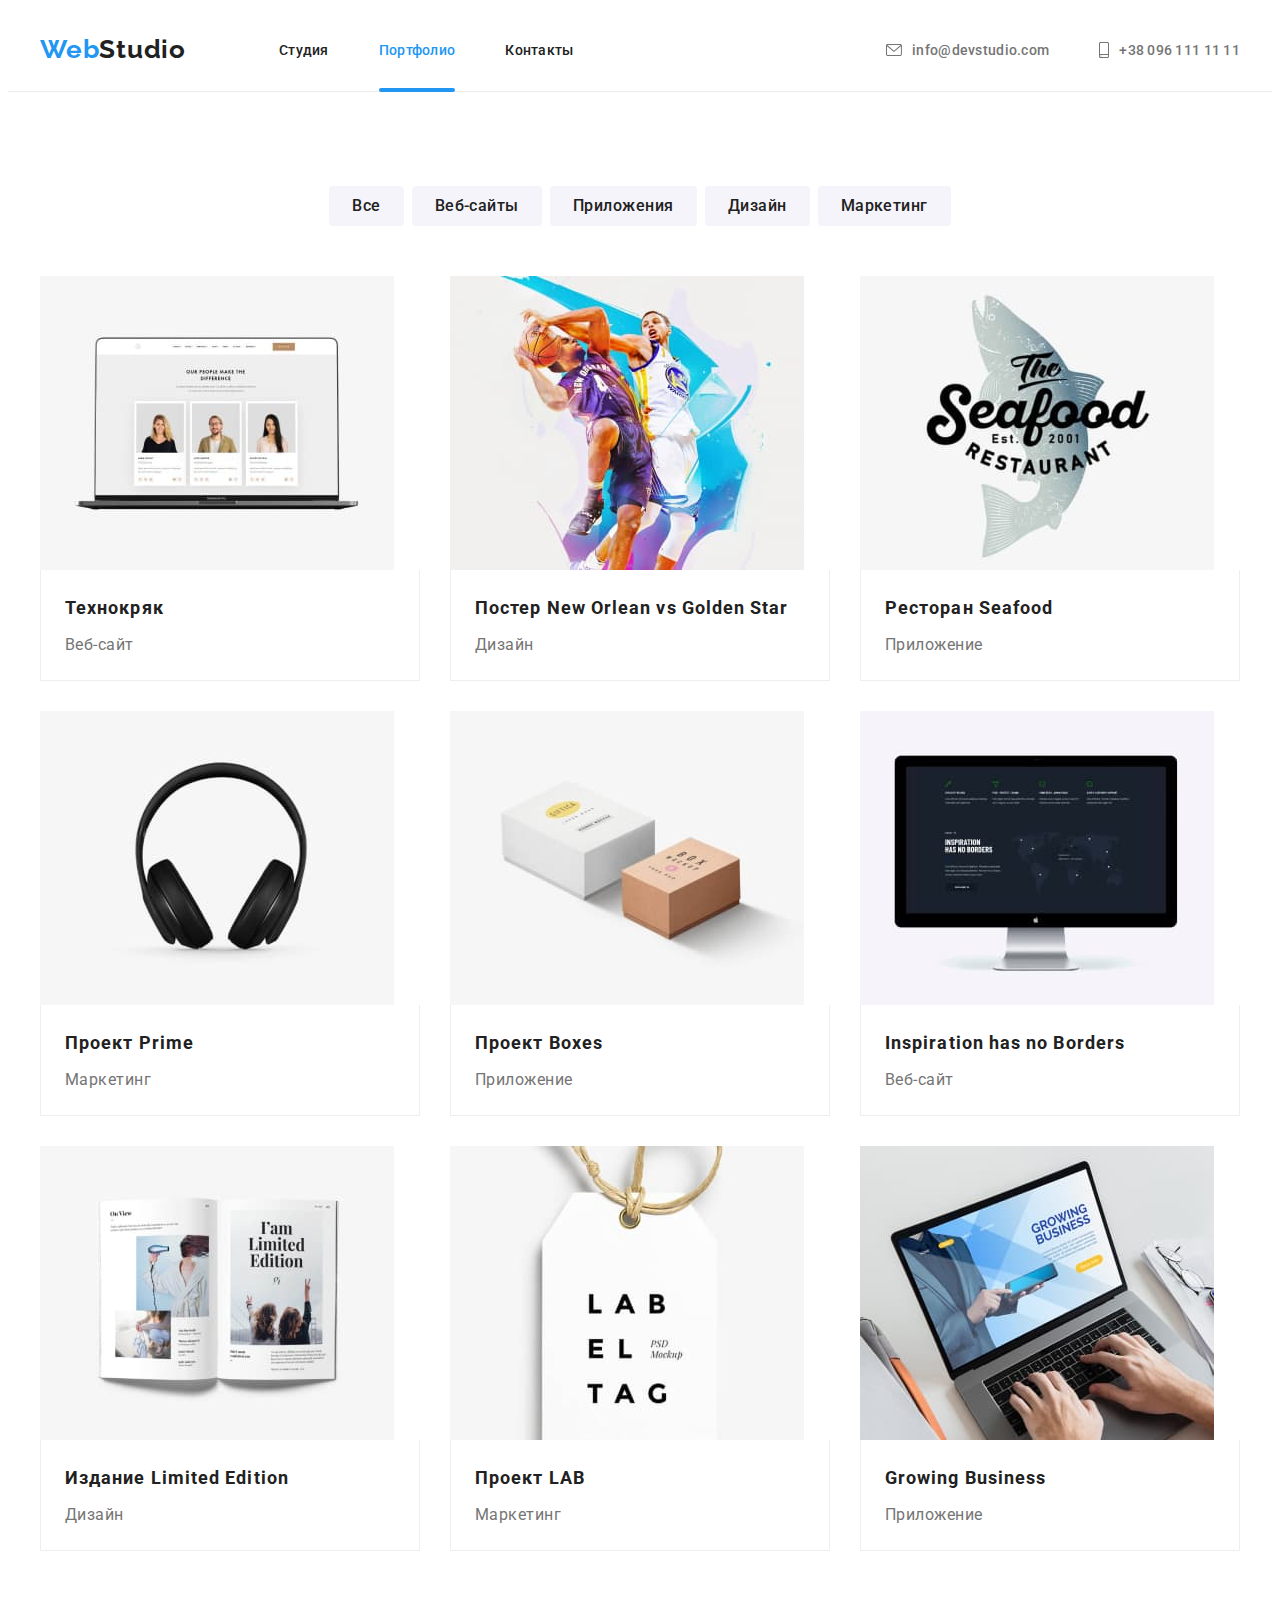
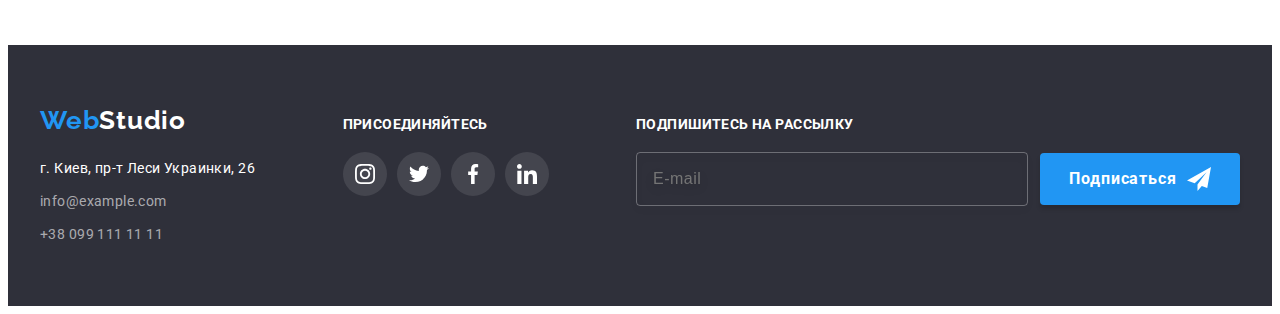
==== commit 2f78c223: "hw-08-done" ====
--- a/portfolio.html
+++ b/portfolio.html
@@ -61,11 +61,11 @@
                 <div class="mob-menu__container">
                     <ul class="mob-menu-list">
                         <li class="mob-menu-list__item"> <a href="./index.html"
-                                class="navigation-list__link link">Студия</a>
+                                class="mob-menu-list__link link">Студия</a>
                         </li>
-                        <li class="mob-menu-list__item"> <a href="./portfolio.html" class="navigation-list__link link current-menu">Портфолио</a>
+                        <li class="mob-menu-list__item"> <a href="./portfolio.html" class="mob-menu-list__link link current-menu">Портфолио</a>
                         </li>
-                        <li class="mob-menu-list__item"> <a href="" class="navigation-list__link link">Контакты</a> </li>
+                        <li class="mob-menu-list__item"> <a href="" class="mob-menu-list__link link">Контакты</a> </li>
                     </ul>
                     <ul class="mob-menu-links">
                         <li class="mob-menu-links__item">
@@ -121,10 +121,10 @@
                         <a href="" class="portfolio-list__link link">
                             <div class="portfolio-list__item-thumb">
                                 <picture>
-                                    <source srcset="./images/img8-mob.jpg 1x, ./images/img8-mob-2x.jpg 2x" media="max-width: 768px" />
-                                    <source srcset="./images/img8-tab.jpg 1x, ./images/img8-tab-2x.jpg 2x" media="min-width: 768px" />
-                                    <source srcset="./images/img8.jpg 1x, ./images/img8-2x.jpg 2x" media="min-width: 1200px" />
-                                    <img src="./images/img8.jpg" alt="Технокряк" width="370">
+                                    <source srcset="./images/img8-mob.jpg 1x, ./images/img8-mob-2x.jpg 2x" media="(max-width: 768px)">
+                                    <source srcset="./images/img8-tab.jpg 1x, ./images/img8-tab-2x.jpg 2x" media="(min-width: 768px)">
+                                    <source srcset="./images/img8.jpg 1x, ./images/img8-2x.jpg 2x" media="(min-width: 1200px)">
+                                    <img src="./images/img8.jpg" alt="Технокряк">
                                 </picture>
                                 <div class="portfolio-overlay">
                                 <p class="portfolio-overlay__text">Технокряк это современная площадка распространения коронавируса. Компании используют эту
@@ -142,9 +142,9 @@
                         <a href="" class="portfolio-list__link link"> 
                             <div class="portfolio-list__item-thumb">
                                 <picture>
-                                    <source srcset="./images/img9-mob.jpg 1x, ./images/img9-mob-2x.jpg 2x" media="max-width: 768px" />
-                                    <source srcset="./images/img9-tab.jpg 1x, ./images/img9-tab-2x.jpg 2x" media="min-width: 768px" />
-                                    <source srcset="./images/img9.jpg 1x, ./images/img9-2x.jpg 2x" media="min-width: 1200px" />
+                                    <source srcset="./images/img9-mob.jpg 1x, ./images/img9-mob-2x.jpg 2x" media="(max-width: 768px)">
+                                    <source srcset="./images/img9-tab.jpg 1x, ./images/img9-tab-2x.jpg 2x" media="(min-width: 768px)">
+                                    <source srcset="./images/img9.jpg 1x, ./images/img9-2x.jpg 2x" media="(min-width: 1200px)">
                                     <img src="./images/img9.jpg" alt="Постер баскетбола">
                                 </picture>
                                 <div class="portfolio-overlay">
@@ -163,9 +163,9 @@
                         <a href="" class="portfolio-list__link link"> 
                             <div class="portfolio-list__item-thumb">
                                 <picture>
-                                    <source srcset="./images/img10-mob.jpg 1x, ./images/img10-mob-2x.jpg 2x" media="max-width: 768px" />
-                                    <source srcset="./images/img10-tab.jpg 1x, ./images/img10-tab-2x.jpg 2x" media="min-width: 768px" />
-                                    <source srcset="./images/img10.jpg 1x, ./images/img10-2x.jpg 2x" media="min-width: 1200px" />
+                                    <source srcset="./images/img10-mob.jpg 1x, ./images/img10-mob-2x.jpg 2x" media="(max-width: 768px)">
+                                    <source srcset="./images/img10-tab.jpg 1x, ./images/img10-tab-2x.jpg 2x" media="(min-width: 768px)">
+                                    <source srcset="./images/img10.jpg 1x, ./images/img10-2x.jpg 2x" media="(min-width: 1200px)">
                                     <img src="./images/img10.jpg" alt="Логотип ресторана">
                                 </picture>
                                 <div class="portfolio-overlay">
@@ -184,9 +184,9 @@
                         <a href="" class="portfolio-list__link link">
                             <div class="portfolio-list__item-thumb">
                                 <picture>
-                                    <source srcset="./images/img11-mob.jpg 1x, ./images/img11-mob-2x.jpg 2x" media="max-width: 768px" />
-                                    <source srcset="./images/img11-tab.jpg 1x, ./images/img11-tab-2x.jpg 2x" media="min-width: 768px" />
-                                    <source srcset="./images/img11.jpg 1x, ./images/img11-2x.jpg 2x" media="min-width: 1200px" />
+                                    <source srcset="./images/img11-mob.jpg 1x, ./images/img11-mob-2x.jpg 2x" media="(max-width: 768px)">
+                                    <source srcset="./images/img11-tab.jpg 1x, ./images/img11-tab-2x.jpg 2x" media="(min-width: 768px)">
+                                    <source srcset="./images/img11.jpg 1x, ./images/img11-2x.jpg 2x" media="(min-width: 1200px)">
                                     <img src="./images/img11.jpg" alt="Наушники">
                                 </picture>
                                 <div class="portfolio-overlay">
@@ -205,9 +205,9 @@
                         <a href="" class="portfolio-list__link link"> 
                             <div class="portfolio-list__item-thumb">
                                 <picture>
-                                    <source srcset="./images/img12-mob.jpg 1x, ./images/img12-mob-2x.jpg 2x" media="max-width: 768px" />
-                                    <source srcset="./images/img12-tab.jpg 1x, ./images/img12-tab-2x.jpg 2x" media="min-width: 768px" />
-                                    <source srcset="./images/img12.jpg 1x, ./images/img12-2x.jpg 2x" media="min-width: 1200px" />
+                                    <source srcset="./images/img12-mob.jpg 1x, ./images/img12-mob-2x.jpg 2x" media="(max-width: 768px)">
+                                    <source srcset="./images/img12-tab.jpg 1x, ./images/img12-tab-2x.jpg 2x" media="(min-width: 768px)">
+                                    <source srcset="./images/img12.jpg 1x, ./images/img12-2x.jpg 2x" media="(min-width: 1200px)">
                                     <img src="./images/img12.jpg" alt="Картонние коробки">
                                 </picture>
                                 <div class="portfolio-overlay">
@@ -226,9 +226,9 @@
                         <a href="" class="portfolio-list__link link"> 
                             <div class="portfolio-list__item-thumb">
                                 <picture>
-                                    <source srcset="./images/img13-mob.jpg 1x, ./images/img13-mob-2x.jpg 2x" media="max-width: 768px" />
-                                    <source srcset="./images/img13-tab.jpg 1x, ./images/img13-tab-2x.jpg 2x" media="min-width: 768px" />
-                                    <source srcset="./images/img13.jpg 1x, ./images/img13-2x.jpg 2x" media="min-width: 1200px" />
+                                    <source srcset="./images/img13-mob.jpg 1x, ./images/img13-mob-2x.jpg 2x" media="(max-width: 768px)">
+                                    <source srcset="./images/img13-tab.jpg 1x, ./images/img13-tab-2x.jpg 2x" media="(min-width: 768px)">
+                                    <source srcset="./images/img13.jpg 1x, ./images/img13-2x.jpg 2x" media="(min-width: 1200px)">
                                     <img src="./images/img13.jpg" alt="Монитор">
                                 </picture>
                                 <div class="portfolio-overlay">
@@ -247,9 +247,9 @@
                         <a href="" class="portfolio-list__link link"> 
                             <div class="portfolio-list__item-thumb">
                                 <picture>
-                                    <source srcset="./images/img14-mob.jpg 1x, ./images/img14-mob-2x.jpg 2x" media="max-width: 768px" />
-                                    <source srcset="./images/img14-tab.jpg 1x, ./images/img14-tab-2x.jpg 2x" media="min-width: 768px" />
-                                    <source srcset="./images/img14.jpg 1x, ./images/img14-2x.jpg 2x" media="min-width: 1200px" />
+                                    <source srcset="./images/img14-mob.jpg 1x, ./images/img14-mob-2x.jpg 2x" media="(max-width: 768px)">
+                                    <source srcset="./images/img14-tab.jpg 1x, ./images/img14-tab-2x.jpg 2x" media="(min-width: 768px)">
+                                    <source srcset="./images/img14.jpg 1x, ./images/img14-2x.jpg 2x" media="(min-width: 1200px)">
                                     <img src="./images/img14.jpg" alt="Розворот журнала">
                                 </picture>
                                 <div class="portfolio-overlay">
@@ -268,9 +268,9 @@
                         <a href="" class="portfolio-list__link link"> 
                             <div class="portfolio-list__item-thumb">
                                 <picture>
-                                    <source srcset="./images/img15-mob.jpg 1x, ./images/img15-mob-2x.jpg 2x" media="max-width: 768px" />
-                                    <source srcset="./images/img15-tab.jpg 1x, ./images/img15-tab-2x.jpg 2x" media="min-width: 768px" />
-                                    <source srcset="./images/img15.jpg 1x, ./images/img15-2x.jpg 2x" media="min-width: 1200px" />
+                                    <source srcset="./images/img15-mob.jpg 1x, ./images/img15-mob-2x.jpg 2x" media="(max-width: 768px)">
+                                    <source srcset="./images/img15-tab.jpg 1x, ./images/img15-tab-2x.jpg 2x" media="(min-width: 768px)">
+                                    <source srcset="./images/img15.jpg 1x, ./images/img15-2x.jpg 2x" media="(min-width: 1200px)">
                                     <img src="./images/img15.jpg" alt="Бирка">
                                 </picture>
                                 <div class="portfolio-overlay">
@@ -289,9 +289,9 @@
                         <a href="" class="portfolio-list__link link"> 
                             <div class="portfolio-list__item-thumb">
                                 <picture>
-                                    <source srcset="./images/img16-mob.jpg 1x, ./images/img16-mob-2x.jpg 2x" media="max-width: 768px" />
-                                    <source srcset="./images/img16-tab.jpg 1x, ./images/img16-tab-2x.jpg 2x" media="min-width: 768px" />
-                                    <source srcset="./images/img16.jpg 1x, ./images/img16-2x.jpg 2x" media="min-width: 1200px" />
+                                    <source srcset="./images/img16-mob.jpg 1x, ./images/img16-mob-2x.jpg 2x" media="(max-width: 768px)">
+                                    <source srcset="./images/img16-tab.jpg 1x, ./images/img16-tab-2x.jpg 2x" media="(min-width: 768px)">
+                                    <source srcset="./images/img16.jpg 1x, ./images/img16-2x.jpg 2x" media="(min-width: 1200px)">
                                     <img src="./images/img16.jpg" alt="Печатание на клавиатуре">
                                 </picture>
                                 <div class="portfolio-overlay">
--- a/css/main.min.css
+++ b/css/main.min.css
@@ -1,2 +1,2 @@
-:root{--body-text-color: #757575;--scnd-body-text-color: #ffffff;--title-color: #212121;--accent-color: #2196f3;--background-color: #e5e5e5;--scnd-background-color: #f5f4fa;--footer-background: #2f303a;--transform: cubic-bezier(0.4, 0, 0.2, 1)}.close-btn,.checkbox__label,.main-btn,.navigation,.specifics__container,.work-list__title,.social-links,.social-links__link,.clients-list__link,.socials__list,.socials__link,.subscribe__input,.portfolio-overlay{display:flex;align-items:center}p,h1,h2,h3,h4,h5,h6{margin:0}ul{margin:0;padding:0;list-style:none}img{display:block;max-width:100%}button{cursor:pointer;border-radius:4px;border:1px solid transparent}body{font-family:"Roboto", sans-serif;font-style:normal;color:#757575}.visually-hidden{position:absolute;white-space:nowrap;width:1px;height:1px;overflow:hidden;border:0;padding:0;clip:rect(0 0 0 0);clip-path:inset(50%);margin:-1px}.link{text-decoration:none;display:block}.container{width:100%;padding:0 15px;margin:0 auto}@media screen and (min-width: 480px){.container{width:480px}}@media screen and (min-width: 768px){.container{width:768px}}@media screen and (min-width: 1200px){.container{width:1200px}}.logo,.logo__part{font-family:Raleway;font-size:26px;font-weight:700;letter-spacing:.03em;line-height:calc(31 / 26);text-decoration:none}.logo__part{color:var(--accent-color)}.logo--dark-theme{color:var(--title-color)}@media screen and (min-width: 768px){.logo--dark-theme{margin-right:88px}}@media screen and (min-width: 1200px){.logo--dark-theme{margin-right:93px}}.logo--light-theme{display:block;color:var(--scnd-body-text-color);margin-bottom:20px}.section-title{font-size:28px;font-weight:700;letter-spacing:.03em;line-height:calc(33 / 28);margin-bottom:30px;text-align:center;color:var(--title-color)}@media screen and (min-width: 1200px){.section-title{font-size:36px;font-weight:700;letter-spacing:.03em;line-height:calc(42 / 36);margin-bottom:50px}}.title{font-size:14px;font-weight:700;letter-spacing:.03em;line-height:calc(16 / 14);text-transform:uppercase;text-align:center;color:var(--title-color);margin-bottom:10px}@media screen and (min-width: 768px){.title{text-align:start}}.backdrop{position:fixed;top:0;left:0;width:100vw;height:100vh;background-color:rgba(0,0,0,0.2);transition:opacity 250ms var(--transform),visibility 250ms var(--transform)}.is-hidden{visibility:hidden;opacity:0;pointer-events:none}.modal{position:absolute;top:50%;left:50%;width:450px;padding:40px;transform:translate(-50%, -50%) scale(1);background-color:#fff;box-shadow:0px 1px 3px rgba(0,0,0,0.12),0px 1px 1px rgba(0,0,0,0.14),0px 2px 1px rgba(0,0,0,0.2);border-radius:4px;transition:transform 250ms var(--transform)}.backdrop.is-hidden .modal{transform:translate(-50%, -50%) scale(0.8)}@media screen and (min-width: 1200px){.modal{width:528px;height:581px}}.close-btn{position:absolute;top:8px;right:8px;width:30px;height:30px;justify-content:center;background:#ffffff;border:1px solid rgba(0,0,0,0.1);border-radius:50%}.close-btn__icon{fill:#000;transition:fill 250ms var(--transform)}.close-btn:hover .close-btn__icon,.close-btn:focus .close-btn__icon{fill:var(--accent-color)}.modal__title{font-size:20px;font-weight:700;letter-spacing:.03em;line-height:calc(30 / 20);text-align:center;margin-bottom:12px;color:var(--title-color)}@media screen and (min-width: 1200px){.modal__title{line-height:calc(23 / 20)}}.modal-form__field{margin-bottom:10px}.modal-form__label{display:block;font-size:12px;letter-spacing:.01em;line-height:calc(14 / 12);color:var(--body-text-color);margin-bottom:4px}.modal-form__input-wrap{position:relative}.modal-form__input{width:100%;height:40px;border:1px solid rgba(33,33,33,0.2);border-radius:4px;outline:none;padding-left:30px;transition:border 250ms var(--transform)}.modal-form__input:hover,.modal-form__input:focus{border:1px solid var(--accent-color)}.modal-form__icon{position:absolute;left:12px;top:50%;transform:translateY(-50%);width:18px;height:18px;transition:fill 250ms var(--transform)}.modal-form__input:hover+.modal-form__icon,.modal-form__input:focus+.modal-form__icon{fill:var(--accent-color)}.modal-form__textarea-field{margin-bottom:20px}.modal-form__textarea{width:100%;height:120px;padding:12px 16px;resize:none;border:1px solid rgba(33,33,33,0.2);border-radius:4px;outline:none;font-size:14px;font-weight:400;letter-spacing:.01em;line-height:calc(16 / 14);color:rgba(117,117,117,0.5);transition:border 250ms var(--transform)}.modal-form__textarea:hover,.modal-form__textarea:focus{border:1px solid var(--accent-color)}@media screen and (min-width: 1200px){.modal-form__textarea{font-size:12px;font-weight:400;letter-spacing:.01em;line-height:calc(14 / 12)}}.checkbox{margin-bottom:30px}.checkbox__label{justify-content:center}.checkbox__text{font-size:12px;letter-spacing:.03em;line-height:calc(14 / 12);color:var(--body-text-color)}@media screen and (min-width: 1200px){.checkbox__text{font-size:14px;letter-spacing:.03em;line-height:calc(24 / 14)}}.checkbox__link{color:var(--accent-color)}.checkbox__checked-icon{border:2px solid #212121;border-radius:2px;fill:transparent;margin-right:8px;transition:border 250ms var(--transform),background-color 250ms var(--transform),border-color 250ms var(--transform)}.checkbox__check:focus ~ .checkbox__checked-icon,.checkbox__check:hover ~ .checkbox__checked-icon{border-color:var(--accent-color)}.checkbox__check:checked ~ .checkbox__checked-icon{border-color:transparent;background-color:var(--accent-color)}.main-btn{min-width:200px;background:var(--accent-color);box-shadow:0px 4px 4px rgba(0,0,0,0.15);border-radius:4px;font-family:inherit;font-size:16px;font-weight:700;letter-spacing:.06em;line-height:calc(30 / 16);justify-content:center;color:var(--scnd-body-text-color);padding:10px;margin:0 auto;transition:background-color 250ms var(--transform)}.main-btn:hover,.main-btn:focus{background-color:#188ce8}.section{padding-top:60px;padding-bottom:60px}@media screen and (min-width: 768px){.section{padding-top:60px;padding-bottom:60px}}@media screen and (min-width: 1200px){.section{padding-top:94px;padding-bottom:94px}}.section-text{font-size:14px;letter-spacing:.03em;line-height:calc(24 / 14);color:var(--body-text-color)}.header{padding-top:16px;padding-bottom:16px;border-bottom:1px solid #ececec}@media screen and (min-width: 768px){.header{padding-top:21px;padding-bottom:21px}}@media screen and (min-width: 1200px){.header{padding-top:26px;padding-bottom:26px}}.header__container{display:flex;justify-content:space-between}@media screen and (max-width: 767px){.navigation-list{display:none}}@media screen and (min-width: 768px){.navigation-list{display:flex;align-items:center}}.navigation-list__item{font-size:14px;font-weight:500;letter-spacing:.02em;line-height:calc(16 / 14);margin-right:50px}.navigation-list__item:last-child{margin-right:0}.navigation-list__link{color:var(--title-color);transition:color 250ms var(--transform)}.navigation-list__link:hover,.navigation-list__link:focus{color:var(--accent-color)}.current{position:relative;color:var(--accent-color)}.current::after{content:"";position:absolute;left:0;bottom:-34px;display:block;width:100%;height:4px;background:var(--accent-color);border-radius:2px}@media screen and (max-width: 767px){.links{display:none}}@media screen and (min-width: 1200px){.links{display:flex;align-items:center}}@media screen and (min-width: 768px){.links__item{margin-bottom:10px;font-size:12px;font-weight:500;letter-spacing:.02em;line-height:calc(14 / 12)}.links__item:last-child{margin-bottom:0}}@media screen and (min-width: 1200px){.links__item{margin-bottom:0;margin-right:50px;font-size:14px;font-weight:500;letter-spacing:.02em;line-height:calc(16 / 14)}.links__item:last-child{margin-right:0}}.links__link{color:var(--body-text-color);display:flex;align-items:center;transition:color 250ms var(--transform)}.links__link:hover,.links__link:focus{color:var(--accent-color)}.links__icon{margin-right:10px;fill:currentColor}@media screen and (min-width: 768px){.menu{display:none}}.menu__open-btn{display:block;position:absolute;top:10px;right:10px;background-color:inherit}.menu__icon{transition:fill 250ms var(--transform)}.menu__icon:hover,.menu__icon:focus{fill:var(--accent-color)}.mob-menu{padding:48px 40px;background-color:#fff;position:fixed;width:100vw;height:100vh;top:0;left:0;overflow:auto}.mob-menu__container{height:100%;display:flex;flex-direction:column;justify-content:space-between}.mob-menu__close-btn{position:absolute;top:10px;right:15px;background-color:inherit}.mob-menu__close-icon{transition:fill 250ms var(--transform)}.mob-menu__close-icon:hover,.mob-menu__close-icon:focus{fill:var(--accent-color)}.current-menu{color:var(--accent-color)}.mob-menu-list__item{margin-bottom:32px}.mob-menu-list__item:last-child{margin-bottom:0}.mob-menu-list__link{font-size:40px;font-weight:500;letter-spacing:.02em;line-height:calc(47 / 40);transition:fill 250ms var(--transform)}.mob-menu-list__link:hover,.mob-menu-list__link:focus{fill:var(--accent-color)}.mob-menu-links__tel{font-size:34px;font-weight:500;letter-spacing:.02em;line-height:calc(40 / 34);color:var(--accent-color);margin-bottom:32px}.mob-menu-links__mail{font-size:24px;font-weight:500;letter-spacing:.02em;line-height:calc(28 / 24);color:var(--body-text-color);margin-bottom:64px}.mob-menu-socials{display:flex;justify-content:start}.mob-menu-socials__item{padding-right:10px;border-right:1px solid rgba(33,33,33,0.2);margin-right:10px}.mob-menu-socials__item:last-child{border:none}.mob-menu-socials__link{font-size:18px;font-weight:500;letter-spacing:.02em;line-height:calc(22 / 18);color:var(--accent-color);text-decoration:none}.hero{background-color:#c4c4c4;padding-top:118px;padding-bottom:118px;text-align:center;max-width:1600px;background-image:linear-gradient(rgba(47,48,58,0.4), rgba(47,48,58,0.4)),url(/images/hero-mob.jpg);background-repeat:no-repeat;background-size:cover;background-position:center}@media (min-device-pixel-ratio: 2), (min-resolution: 192dpi), (min-resolution: 2dppx){.hero{background-image:linear-gradient(rgba(47,48,58,0.4), rgba(47,48,58,0.4)),url(/images/hero-mob-2x.jpg)}}@media screen and (min-width: 768px){.hero{background-image:linear-gradient(rgba(47,48,58,0.4), rgba(47,48,58,0.4)),url(/images/Hero-tab.jpg)}}@media screen and (min-width: 768px) and (min-device-pixel-ratio: 2), screen and (min-width: 768px) and (min-resolution: 192dpi), screen and (min-width: 768px) and (min-resolution: 2dppx){.hero{background-image:linear-gradient(rgba(47,48,58,0.4), rgba(47,48,58,0.4)),url(/images/hero-tab-2x.jpg)}}@media screen and (min-width: 1200px){.hero{padding-top:200px;padding-bottom:200px;background-image:linear-gradient(rgba(47,48,58,0.4), rgba(47,48,58,0.4)),url(/images/hero-bg.jpg)}}@media screen and (min-width: 1200px) and (min-device-pixel-ratio: 2), screen and (min-width: 1200px) and (min-resolution: 192dpi), screen and (min-width: 1200px) and (min-resolution: 2dppx){.hero{background-image:linear-gradient(rgba(47,48,58,0.4), rgba(47,48,58,0.4)),url(/images/hero-bg-2x.jpg)}}.hero__title{width:360px;margin-right:auto;margin-left:auto;font-size:26px;font-weight:900;letter-spacing:.06em;line-height:calc(42 / 26);text-align:center;text-transform:uppercase;color:var(--scnd-body-text-color);margin-bottom:30px}@media screen and (min-width: 1200px){.hero__title{width:696px;font-size:44px;font-weight:900;letter-spacing:.06em;line-height:calc(60 / 44)}}.specifics{padding-bottom:0}@media screen and (min-width: 768px){.specifics__list{display:flex;flex-wrap:wrap;margin-top:-30px;margin-left:-30px}}@media screen and (min-width: 1200px){.specifics__list{display:flex}}.specifics__item{width:450px;margin-bottom:30px}@media screen and (min-width: 768px){.specifics__item{width:354px;margin-top:30px;margin-left:30px}}@media screen and (min-width: 1200px){.specifics__item{margin-right:0 30px 0 0;width:270px}.specifics__item:last-child{margin-right:0}}.specifics__container{height:120px;background-color:var(--scnd-background-color);border-radius:4px;margin-bottom:30px;justify-content:center}.specifics__icon{width:70px;height:70px}@media screen and (max-width: 1199px){.work{display:none}}.work-list{display:flex;justify-content:center}.work-list__item{margin-right:30px}.work-list__item:last-child{margin-right:0}.work-list__thumb{position:relative}.work-list__title{position:absolute;bottom:0;width:100%;height:70px;margin:0;justify-content:center;color:#ffffff;background-color:rgba(47,48,58,0.8)}.team{background-color:var(--scnd-background-color)}@media screen and (min-width: 768px){.team-list{display:flex;flex-wrap:wrap;margin-top:-30px;margin-left:-30px}}@media screen and (min-width: 1200px){.team-list{display:flex;justify-content:center}}.team-list__item{width:450px;margin-bottom:30px;box-shadow:0px 1px 3px rgba(0,0,0,0.12),0px 1px 1px rgba(0,0,0,0.14),0px 2px 1px rgba(0,0,0,0.2);border-radius:0px 0px 4px 4px;overflow:hidden;background-color:white}.team-list__item:last-child{margin-bottom:0}@media screen and (min-width: 768px){.team-list__item{width:354px;margin:30px 0 0 30px}}@media screen and (min-width: 1200px){.team-list__item{width:270px;margin:0 30px 0 0}.team-list__item:last-child{margin-right:0}}.team-container{padding-top:30px;padding-bottom:30px}.team-container__member{font-size:16px;font-weight:500;letter-spacing:.03em;line-height:calc(19 / 16);text-align:center;color:var(--title-color);margin-bottom:10px}.team-container__desc{font-size:16px;letter-spacing:.03em;line-height:calc(19 / 16);text-align:center;color:var(--body-text-color);margin-bottom:16px}.social-links{justify-content:center}.social-links__link{width:44px;height:44px;background-color:#ffffff;border-radius:50%;justify-content:center;transition:background-color 250ms var(--transform)}.social-links__link:hover,.social-links__link:focus{background-color:var(--accent-color)}.social-links__item{margin-right:10px}.social-links__item:last-child{margin-right:0}.social-links__icon{width:20px;height:20px;fill:#afb1b8;transition:fill 250ms var(--transform)}.social-links__link:hover .social-links__icon,.social-links__link:focus .social-links__icon{fill:#ffffff}.clients-list{display:flex;flex-wrap:wrap;margin-top:-30px;margin-left:-30px}@media screen and (min-width: 1200px){.clients-list{display:flex;justify-content:center}}.clients-list__item{width:210px;height:92px;flex-basis:calc(100% / 2 - 30px);margin-top:30px;margin-left:30px}@media screen and (min-width: 768px){.clients-list__item{flex-basis:calc(100% / 3 - 30px);width:226px}}@media screen and (min-width: 1200px){.clients-list__item{flex-basis:auto;width:170px;margin:0 30px 0 0}.clients-list__item:last-child{margin-right:0}}.clients-list__logo{width:106px;height:60px;fill:#afb1b8;transition:fill 250ms var(--transform)}.clients-list__link:hover .clients-list__logo,.clients-list__link:focus .clients-list__logo{fill:var(--accent-color)}.clients-list__link{width:100%;height:100%;background-color:white;border:1px solid #afb1b8;border-radius:4px;justify-content:center;transition:border 250ms var(--transform)}.clients-list__link:hover,.clients-list__link:focus{border:1px solid var(--accent-color)}.footer{background-color:var(--footer-background);padding-top:60px;padding-bottom:60px}@media screen and (min-width: 768px) and (max-width: 1198px){.footer__container{display:flex;align-items:baseline;flex-wrap:wrap;justify-content:space-around}}@media screen and (min-width: 1200px){.footer__container{display:flex;align-items:baseline;justify-content:space-between}}.address{text-align:center;margin-bottom:60px}@media screen and (min-width: 1200px){.address{text-align:start;margin:0}}.address__address{font-family:Roboto;font-style:normal;font-size:14px;font-weight:400;letter-spacing:.03em;line-height:calc(24 / 14);color:var(--scnd-body-text-color);margin-bottom:9px}.address__link{font-family:Roboto;font-style:normal;font-size:14px;font-weight:400;letter-spacing:.03em;line-height:calc(24 / 14);color:rgba(255,255,255,0.6);transition:color 250ms var(--transform)}.address__link:hover,.address__link:focus{color:var(--accent-color)}.address__item{margin-bottom:9px}.address__item:last-child{margin-bottom:0}.socials{margin-bottom:60px}@media screen and (min-width: 1200px){.socials{margin-bottom:0}}.socials__title{text-align:center;color:#ffffff;margin-bottom:20px}@media screen and (min-width: 1200px){.socials__title{text-align:start}}.socials__list{justify-content:center}@media screen and (min-width: 1200px){.socials__list{justify-content:start}}.socials__item{margin-right:10px}.socials__item:last-child{margin-right:0}.socials__link{width:44px;height:44px;border-radius:50%;justify-content:center;background-color:rgba(255,255,255,0.1);transition:background-color 250ms var(--transform)}.socials__link:hover,.socials__link:focus{background-color:var(--accent-color)}.socials__icon{width:20px;height:20px;fill:#ffffff}.subscribe__title{color:#ffffff;margin-bottom:20px;text-align:center}@media screen and (min-width: 1200px){.subscribe__title{text-align:start}}@media screen and (min-width: 1200px){.subscribe__container{display:flex;align-items:baseline}}.subscribe__input{background-color:transparent;width:450px;height:50px;margin-bottom:20px;border:1px solid rgba(255,255,255,0.3);filter:drop-shadow(0px 4px 4px rgba(0,0,0,0.15));border-radius:4px;outline:none;margin-right:12px;padding-left:16px;padding-right:16px;font-size:16px;letter-spacing:.03em;line-height:calc(20 / 16);color:rgba(255,255,255,0.6);transition:border 250ms var(--transform)}.subscribe__input:hover,.subscribe__input:focus{border:1px solid var(--accent-color)}@media screen and (min-width: 1200px){.subscribe__input{width:358px;margin-bottom:0}}.subscribe__icon{margin-left:10px}.buttons{display:flex;flex-wrap:wrap;margin-bottom:40px}@media screen and (min-width: 768px){.buttons{display:flex;justify-content:center;margin-bottom:30px}}@media screen and (min-width: 1200px){.buttons{margin-bottom:50px}}.buttons-list__item{margin-right:8px}.buttons-list__item:last-child{margin-right:0}.buttons-list__btn{font-family:inherit;font-size:16px;font-weight:500;letter-spacing:.03em;line-height:calc(26 / 16);text-align:center;padding:6px 22px;background-color:var(--scnd-background-color);color:var(--title-color);border-radius:4px;transition:background-color 250ms var(--transform),color 250ms var(--transform),box-shadow 250ms var(--transform)}.buttons-list__btn:hover,.buttons-list__btn:focus{background-color:var(--accent-color);color:var(--scnd-body-text-color);box-shadow:0px 3px 1px rgba(0,0,0,0.1),0px 1px 2px rgba(0,0,0,0.08),0px 2px 2px rgba(0,0,0,0.12)}@media screen and (min-width: 768px){.portfolio-style{display:flex;flex-wrap:wrap;margin-top:-30px;margin-left:-30px}}.portfolio-list__item{width:450px;margin-bottom:30px}.portfolio-list__item:last-child{margin-bottom:0}@media screen and (min-width: 768px){.portfolio-list__item{width:354px;flex-basis:calc(100% / 2 - 30px);margin:30px 0 0 30px}}@media screen and (min-width: 1200px){.portfolio-list__item{width:370px;flex-basis:calc(100% / 3 - 30px)}}.portfolio-list__item-thumb{position:relative;overflow:hidden}.portfolio-overlay{position:absolute;width:100%;height:100%;top:0;left:0;padding:24px;background-color:rgba(33,150,243,0.9);transform:translateY(101%);transition:transform 250ms var(--transform)}.portfolio-list__link:hover .portfolio-overlay,.portfolio-list__link:focus .portfolio-overlay{transform:translateY(0)}.portfolio-overlay__text{font-size:18px;letter-spacing:.03em;line-height:calc(28 / 18);color:#ffffff}.portfolio-list__link{display:block;transition:box-shadow 250ms var(--transform)}.portfolio-list__link:hover,.portfolio-list__link:focus{box-shadow:0px 1px 1px rgba(0,0,0,0.12),0px 4px 4px rgba(0,0,0,0.06),1px 4px 6px rgba(0,0,0,0.16)}.portfolio-list__desc-container{padding:20px 24px;border:1px solid #eeeeee;border-top:none}.portfolio-list__title{font-size:18px;font-weight:700;letter-spacing:.06em;line-height:calc(36 / 18);padding-bottom:4px;color:var(--title-color)}.portfolio-list__desc{font-size:16px;letter-spacing:.03em;line-height:calc(30 / 16);color:var(--body-text-color)}
+:root{--body-text-color: #757575;--scnd-body-text-color: #ffffff;--title-color: #212121;--accent-color: #2196f3;--background-color: #e5e5e5;--scnd-background-color: #f5f4fa;--footer-background: #2f303a;--transform: cubic-bezier(0.4, 0, 0.2, 1)}.close-btn,.checkbox__label,.main-btn,.navigation,.specifics__container,.work-list__title,.social-links,.social-links__link,.clients-list__link,.socials__list,.socials__link,.subscribe__input,.portfolio-overlay{display:flex;align-items:center}p,h1,h2,h3,h4,h5,h6{margin:0}ul{margin:0;padding:0;list-style:none}img{display:block;max-width:100%}button{cursor:pointer;border-radius:4px;border:1px solid transparent}body{font-family:"Roboto", sans-serif;font-style:normal;color:#757575}.visually-hidden{position:absolute;white-space:nowrap;width:1px;height:1px;overflow:hidden;border:0;padding:0;clip:rect(0 0 0 0);clip-path:inset(50%);margin:-1px}.link{text-decoration:none;display:block}.container{width:100%;padding:0 15px;margin:0 auto}@media screen and (min-width: 480px){.container{width:480px}}@media screen and (min-width: 768px){.container{width:768px}}@media screen and (min-width: 1200px){.container{width:1200px}}.logo,.logo__part{font-family:Raleway;font-size:26px;font-weight:700;letter-spacing:.03em;line-height:calc(31 / 26);text-decoration:none}.logo__part{color:var(--accent-color)}.logo--dark-theme{color:var(--title-color)}@media screen and (min-width: 768px){.logo--dark-theme{margin-right:88px}}@media screen and (min-width: 1200px){.logo--dark-theme{margin-right:93px}}.logo--light-theme{display:block;color:var(--scnd-body-text-color);margin-bottom:20px}.section-title{font-size:28px;font-weight:700;letter-spacing:.03em;line-height:calc(33 / 28);margin-bottom:30px;text-align:center;color:var(--title-color)}@media screen and (min-width: 1200px){.section-title{font-size:36px;font-weight:700;letter-spacing:.03em;line-height:calc(42 / 36);margin-bottom:50px}}.title{font-size:14px;font-weight:700;letter-spacing:.03em;line-height:calc(16 / 14);text-transform:uppercase;text-align:center;color:var(--title-color);margin-bottom:10px}@media screen and (min-width: 768px){.title{text-align:start}}.backdrop{position:fixed;top:0;left:0;width:100vw;height:100vh;background-color:rgba(0,0,0,0.2);transition:opacity 250ms var(--transform),visibility 250ms var(--transform)}.is-hidden{visibility:hidden;opacity:0;pointer-events:none}.modal{position:absolute;top:50%;left:50%;width:450px;padding:40px;transform:translate(-50%, -50%) scale(1);background-color:#fff;box-shadow:0px 1px 3px rgba(0,0,0,0.12),0px 1px 1px rgba(0,0,0,0.14),0px 2px 1px rgba(0,0,0,0.2);border-radius:4px;transition:transform 250ms var(--transform)}.backdrop.is-hidden .modal{transform:translate(-50%, -50%) scale(0.8)}@media screen and (min-width: 1200px){.modal{width:528px;height:581px}}.close-btn{position:absolute;top:8px;right:8px;width:30px;height:30px;justify-content:center;background:#ffffff;border:1px solid rgba(0,0,0,0.1);border-radius:50%}.close-btn__icon{fill:#000;transition:fill 250ms var(--transform)}.close-btn:hover .close-btn__icon,.close-btn:focus .close-btn__icon{fill:var(--accent-color)}.modal__title{font-size:20px;font-weight:700;letter-spacing:.03em;line-height:calc(30 / 20);text-align:center;margin-bottom:12px;color:var(--title-color)}@media screen and (min-width: 1200px){.modal__title{line-height:calc(23 / 20)}}.modal-form__field{margin-bottom:10px}.modal-form__label{display:block;font-size:12px;letter-spacing:.01em;line-height:calc(14 / 12);color:var(--body-text-color);margin-bottom:4px}.modal-form__input-wrap{position:relative}.modal-form__input{width:100%;height:40px;border:1px solid rgba(33,33,33,0.2);border-radius:4px;outline:none;padding-left:30px;transition:border 250ms var(--transform)}.modal-form__input:hover,.modal-form__input:focus{border:1px solid var(--accent-color)}.modal-form__icon{position:absolute;left:12px;top:50%;transform:translateY(-50%);width:18px;height:18px;transition:fill 250ms var(--transform)}.modal-form__input:hover+.modal-form__icon,.modal-form__input:focus+.modal-form__icon{fill:var(--accent-color)}.modal-form__textarea-field{margin-bottom:20px}.modal-form__textarea{width:100%;height:120px;padding:12px 16px;resize:none;border:1px solid rgba(33,33,33,0.2);border-radius:4px;outline:none;font-size:14px;font-weight:400;letter-spacing:.01em;line-height:calc(16 / 14);color:rgba(117,117,117,0.5);transition:border 250ms var(--transform)}.modal-form__textarea:hover,.modal-form__textarea:focus{border:1px solid var(--accent-color)}@media screen and (min-width: 1200px){.modal-form__textarea{font-size:12px;font-weight:400;letter-spacing:.01em;line-height:calc(14 / 12)}}.checkbox{margin-bottom:30px}.checkbox__label{justify-content:center}.checkbox__text{font-size:12px;letter-spacing:.03em;line-height:calc(14 / 12);color:var(--body-text-color)}@media screen and (min-width: 1200px){.checkbox__text{font-size:14px;letter-spacing:.03em;line-height:calc(24 / 14)}}.checkbox__link{color:var(--accent-color)}.checkbox__checked-icon{border:2px solid #212121;border-radius:2px;fill:transparent;margin-right:8px;transition:border 250ms var(--transform),background-color 250ms var(--transform),border-color 250ms var(--transform)}.checkbox__check:focus ~ .checkbox__checked-icon,.checkbox__check:hover ~ .checkbox__checked-icon{border-color:var(--accent-color)}.checkbox__check:checked ~ .checkbox__checked-icon{border-color:transparent;background-color:var(--accent-color)}.main-btn{min-width:200px;background:var(--accent-color);box-shadow:0px 4px 4px rgba(0,0,0,0.15);border-radius:4px;font-family:inherit;font-size:16px;font-weight:700;letter-spacing:.06em;line-height:calc(30 / 16);justify-content:center;color:var(--scnd-body-text-color);padding:10px;margin:0 auto;transition:background-color 250ms var(--transform)}.main-btn:hover,.main-btn:focus{background-color:#188ce8}.section{padding-top:60px;padding-bottom:60px}@media screen and (min-width: 1200px){.section{padding-top:94px;padding-bottom:94px}}.section-text{font-size:14px;letter-spacing:.03em;line-height:calc(24 / 14);color:var(--body-text-color)}.header{padding-top:16px;padding-bottom:16px;border-bottom:1px solid #ececec}@media screen and (min-width: 768px){.header{padding-top:21px;padding-bottom:21px}}@media screen and (min-width: 1200px){.header{padding-top:26px;padding-bottom:26px}}.header__container{display:flex;justify-content:space-between}@media screen and (max-width: 767px){.navigation-list{display:none}}@media screen and (min-width: 768px){.navigation-list{display:flex;align-items:center}}.navigation-list__item{font-size:14px;font-weight:500;letter-spacing:.02em;line-height:calc(16 / 14);margin-right:50px}.navigation-list__item:last-child{margin-right:0}.navigation-list__link{color:var(--title-color);transition:color 250ms var(--transform)}.navigation-list__link:hover,.navigation-list__link:focus{color:var(--accent-color)}.current{position:relative;color:var(--accent-color)}.current::after{content:"";position:absolute;left:0;bottom:-34px;display:block;width:100%;height:4px;background:var(--accent-color);border-radius:2px}@media screen and (max-width: 767px){.links{display:none}}@media screen and (min-width: 1200px){.links{display:flex;align-items:center}}@media screen and (min-width: 768px){.links__item{margin-bottom:10px;font-size:12px;font-weight:500;letter-spacing:.02em;line-height:calc(14 / 12)}.links__item:last-child{margin-bottom:0}}@media screen and (min-width: 1200px){.links__item{margin-bottom:0;margin-right:50px;font-size:14px;font-weight:500;letter-spacing:.02em;line-height:calc(16 / 14)}.links__item:last-child{margin-right:0}}.links__link{color:var(--body-text-color);display:flex;align-items:center;transition:color 250ms var(--transform)}.links__link:hover,.links__link:focus{color:var(--accent-color)}.links__icon{margin-right:10px;fill:currentColor}@media screen and (min-width: 768px){.menu{display:none}}.menu__open-btn{display:block;position:absolute;top:10px;right:10px;background-color:inherit}.menu__icon{transition:fill 250ms var(--transform)}.menu__icon:hover,.menu__icon:focus{fill:var(--accent-color)}.mob-menu{padding:48px 40px;background-color:#fff;position:fixed;z-index:3;width:100vw;height:100vh;top:0;left:0;overflow:auto}.mob-menu__container{height:100%;display:flex;flex-direction:column;justify-content:space-between}.mob-menu__close-btn{position:absolute;top:10px;right:15px;background-color:inherit}.mob-menu__close-icon{transition:fill 250ms var(--transform)}.mob-menu__close-icon:hover,.mob-menu__close-icon:focus{fill:var(--accent-color)}.current-menu{color:var(--accent-color)}.mob-menu-list__item{margin-bottom:32px}.mob-menu-list__item:last-child{margin-bottom:0}.mob-menu-list__link{font-size:40px;font-weight:500;letter-spacing:.02em;line-height:calc(47 / 40);transition:fill 250ms var(--transform)}.mob-menu-list__link:hover,.mob-menu-list__link:focus{fill:var(--accent-color)}.mob-menu-links__tel{font-size:34px;font-weight:500;letter-spacing:.02em;line-height:calc(40 / 34);color:var(--accent-color);margin-bottom:32px}.mob-menu-links__mail{font-size:24px;font-weight:500;letter-spacing:.02em;line-height:calc(28 / 24);color:var(--body-text-color);margin-bottom:64px}.mob-menu-socials{display:flex;justify-content:start}.mob-menu-socials__item{padding-right:10px;border-right:1px solid rgba(33,33,33,0.2);margin-right:10px}.mob-menu-socials__item:last-child{border:none}.mob-menu-socials__link{font-size:18px;font-weight:500;letter-spacing:.02em;line-height:calc(22 / 18);color:var(--accent-color);text-decoration:none}.hero{background-color:#c4c4c4;padding-top:118px;padding-bottom:118px;text-align:center;max-width:1600px;background-image:linear-gradient(rgba(47,48,58,0.4), rgba(47,48,58,0.4)),url(../images/hero-mob.jpg);background-repeat:no-repeat;background-size:cover;background-position:center}@media (min-device-pixel-ratio: 2), (min-resolution: 192dpi), (min-resolution: 2dppx){.hero{background-image:linear-gradient(rgba(47,48,58,0.4), rgba(47,48,58,0.4)),url(../images/hero-mob-2x.jpg)}}@media screen and (min-width: 768px){.hero{background-image:linear-gradient(rgba(47,48,58,0.4), rgba(47,48,58,0.4)),url(../images/Hero-tab.jpg)}}@media screen and (min-width: 768px) and (min-device-pixel-ratio: 2), screen and (min-width: 768px) and (min-resolution: 192dpi), screen and (min-width: 768px) and (min-resolution: 2dppx){.hero{background-image:linear-gradient(rgba(47,48,58,0.4), rgba(47,48,58,0.4)),url(../images/hero-tab-2x.jpg)}}@media screen and (min-width: 1200px){.hero{padding-top:200px;padding-bottom:200px;background-image:linear-gradient(rgba(47,48,58,0.4), rgba(47,48,58,0.4)),url(../images/hero-bg.jpg)}}@media screen and (min-width: 1200px) and (min-device-pixel-ratio: 2), screen and (min-width: 1200px) and (min-resolution: 192dpi), screen and (min-width: 1200px) and (min-resolution: 2dppx){.hero{background-image:linear-gradient(rgba(47,48,58,0.4), rgba(47,48,58,0.4)),url(../images/hero-bg-2x.jpg)}}.hero__title{width:360px;margin-right:auto;margin-left:auto;font-size:26px;font-weight:900;letter-spacing:.06em;line-height:calc(42 / 26);text-align:center;text-transform:uppercase;color:var(--scnd-body-text-color);margin-bottom:30px}@media screen and (min-width: 1200px){.hero__title{width:696px;font-size:44px;font-weight:900;letter-spacing:.06em;line-height:calc(60 / 44)}}.specifics{padding-bottom:60px}@media screen and (min-width: 1200px){.specifics{padding-bottom:0}}@media screen and (min-width: 768px){.specifics__list{display:flex;flex-wrap:wrap;margin-top:-30px;margin-left:-30px}}@media screen and (min-width: 1200px){.specifics__list{display:flex;margin-top:0;margin-left:0}}.specifics__item{width:450px;margin-bottom:30px}.specifics__item:last-child{margin-bottom:0}@media screen and (min-width: 768px){.specifics__item{width:354px;margin-top:30px;margin-left:30px;margin-bottom:0}}@media screen and (min-width: 1200px){.specifics__item{margin:0 30px 0 0;width:270px}.specifics__item:last-child{margin-right:0}}.specifics__container{height:120px;background-color:var(--scnd-background-color);border-radius:4px;margin-bottom:30px;justify-content:center}.specifics__icon{width:70px;height:70px}@media screen and (max-width: 1199px){.work{display:none}}.work-list{display:flex;justify-content:center}.work-list__item{margin-right:30px}.work-list__item:last-child{margin-right:0}.work-list__thumb{position:relative}.work-list__title{position:absolute;bottom:0;width:100%;height:70px;margin:0;justify-content:center;color:#ffffff;background-color:rgba(47,48,58,0.8)}.team{background-color:var(--scnd-background-color)}@media screen and (min-width: 768px){.team-list{display:flex;flex-wrap:wrap;margin-top:-30px;margin-left:-30px}}@media screen and (min-width: 1200px){.team-list{display:flex;justify-content:center;margin-top:0;margin-left:0}}.team-list__item{width:450px;margin-bottom:30px;box-shadow:0px 1px 3px rgba(0,0,0,0.12),0px 1px 1px rgba(0,0,0,0.14),0px 2px 1px rgba(0,0,0,0.2);border-radius:0px 0px 4px 4px;overflow:hidden;background-color:white}.team-list__item:last-child{margin-bottom:0}@media screen and (min-width: 768px){.team-list__item{width:354px;margin:30px 0 0 30px}}@media screen and (min-width: 1200px){.team-list__item{width:270px;margin:0 30px 0 0}.team-list__item:last-child{margin:0}}.team-container{padding-top:30px;padding-bottom:30px}.team-container__member{font-size:16px;font-weight:500;letter-spacing:.03em;line-height:calc(19 / 16);text-align:center;color:var(--title-color);margin-bottom:10px}.team-container__desc{font-size:16px;letter-spacing:.03em;line-height:calc(19 / 16);text-align:center;color:var(--body-text-color);margin-bottom:16px}.social-links{justify-content:center}.social-links__link{width:44px;height:44px;background-color:#ffffff;border-radius:50%;justify-content:center;transition:background-color 250ms var(--transform)}.social-links__link:hover,.social-links__link:focus{background-color:var(--accent-color)}.social-links__item{margin-right:10px}.social-links__item:last-child{margin-right:0}.social-links__icon{width:20px;height:20px;fill:#afb1b8;transition:fill 250ms var(--transform)}.social-links__link:hover .social-links__icon,.social-links__link:focus .social-links__icon{fill:#ffffff}.clients-list{display:flex;flex-wrap:wrap;margin-top:-30px;margin-left:-30px}@media screen and (min-width: 1200px){.clients-list{display:flex;justify-content:center;margin-top:0;margin-left:0}}.clients-list__item{width:210px;height:92px;flex-basis:calc(100% / 2 - 30px);margin-top:30px;margin-left:30px}@media screen and (min-width: 768px){.clients-list__item{flex-basis:calc(100% / 3 - 30px);width:226px}}@media screen and (min-width: 1200px){.clients-list__item{flex-basis:auto;width:170px;margin:0 30px 0 0}.clients-list__item:last-child{margin-right:0}}.clients-list__logo{width:106px;height:60px;fill:#afb1b8;transition:fill 250ms var(--transform)}.clients-list__link:hover .clients-list__logo,.clients-list__link:focus .clients-list__logo{fill:var(--accent-color)}.clients-list__link{width:100%;height:100%;background-color:white;border:1px solid #afb1b8;border-radius:4px;justify-content:center;transition:border 250ms var(--transform)}.clients-list__link:hover,.clients-list__link:focus{border:1px solid var(--accent-color)}.footer{background-color:var(--footer-background);padding-top:60px;padding-bottom:60px}@media screen and (min-width: 768px) and (max-width: 1198px){.footer__container{display:flex;align-items:baseline;flex-wrap:wrap;justify-content:space-around}}@media screen and (min-width: 1200px){.footer__container{display:flex;align-items:baseline;justify-content:space-between}}.address{text-align:center;margin-bottom:60px}@media screen and (min-width: 1200px){.address{text-align:start;margin:0}}.address__address{font-family:Roboto;font-style:normal;font-size:14px;font-weight:400;letter-spacing:.03em;line-height:calc(24 / 14);color:var(--scnd-body-text-color);margin-bottom:9px}.address__link{font-family:Roboto;font-style:normal;font-size:14px;font-weight:400;letter-spacing:.03em;line-height:calc(24 / 14);color:rgba(255,255,255,0.6);transition:color 250ms var(--transform)}.address__link:hover,.address__link:focus{color:var(--accent-color)}.address__item{margin-bottom:9px}.address__item:last-child{margin-bottom:0}.socials{margin-bottom:60px}@media screen and (min-width: 1200px){.socials{margin-bottom:0}}.socials__title{text-align:center;color:#ffffff;margin-bottom:20px}@media screen and (min-width: 1200px){.socials__title{text-align:start}}.socials__list{justify-content:center}@media screen and (min-width: 1200px){.socials__list{justify-content:start}}.socials__item{margin-right:10px}.socials__item:last-child{margin-right:0}.socials__link{width:44px;height:44px;border-radius:50%;justify-content:center;background-color:rgba(255,255,255,0.1);transition:background-color 250ms var(--transform)}.socials__link:hover,.socials__link:focus{background-color:var(--accent-color)}.socials__icon{width:20px;height:20px;fill:#ffffff}.subscribe__title{color:#ffffff;margin-bottom:20px;text-align:center}@media screen and (min-width: 1200px){.subscribe__title{text-align:start}}@media screen and (min-width: 1200px){.subscribe__container{display:flex;align-items:baseline}}.subscribe__input{background-color:transparent;width:450px;height:50px;margin-bottom:20px;border:1px solid rgba(255,255,255,0.3);filter:drop-shadow(0px 4px 4px rgba(0,0,0,0.15));border-radius:4px;outline:none;margin-right:12px;padding-left:16px;padding-right:16px;font-size:16px;letter-spacing:.03em;line-height:calc(20 / 16);color:rgba(255,255,255,0.6);transition:border 250ms var(--transform)}.subscribe__input:hover,.subscribe__input:focus{border:1px solid var(--accent-color)}@media screen and (min-width: 1200px){.subscribe__input{width:358px;margin-bottom:0}}.subscribe__icon{margin-left:10px}.buttons{display:flex;flex-wrap:wrap;margin-bottom:40px}@media screen and (min-width: 768px){.buttons{display:flex;justify-content:center;margin-bottom:30px}}@media screen and (min-width: 1200px){.buttons{margin-bottom:50px}}.buttons-list__item{margin-right:8px}.buttons-list__item:last-child{margin-right:0}@media screen and (max-width: 767px){.buttons-list__item:nth-child(-n+3){margin-bottom:15px}}.buttons-list__btn{font-family:inherit;font-size:16px;font-weight:500;letter-spacing:.03em;line-height:calc(26 / 16);text-align:center;padding:6px 22px;background-color:var(--scnd-background-color);color:var(--title-color);border-radius:4px;transition:background-color 250ms var(--transform),color 250ms var(--transform),box-shadow 250ms var(--transform)}.buttons-list__btn:hover,.buttons-list__btn:focus{background-color:var(--accent-color);color:var(--scnd-body-text-color);box-shadow:0px 3px 1px rgba(0,0,0,0.1),0px 1px 2px rgba(0,0,0,0.08),0px 2px 2px rgba(0,0,0,0.12)}@media screen and (min-width: 768px){.portfolio-style{display:flex;flex-wrap:wrap;margin-top:-30px;margin-left:-30px}}.portfolio-list__item{width:450px;margin-bottom:30px}.portfolio-list__item:last-child{margin-bottom:0}@media screen and (min-width: 768px){.portfolio-list__item{width:354px;flex-basis:calc(100% / 2 - 30px);margin:30px 0 0 30px}}@media screen and (min-width: 1200px){.portfolio-list__item{width:370px;flex-basis:calc(100% / 3 - 30px)}}.portfolio-list__item-thumb{position:relative;overflow:hidden}.portfolio-overlay{position:absolute;width:100%;height:100%;top:0;left:0;padding:24px;background-color:rgba(33,150,243,0.9);transform:translateY(101%);transition:transform 250ms var(--transform)}.portfolio-list__link:hover .portfolio-overlay,.portfolio-list__link:focus .portfolio-overlay{transform:translateY(0)}.portfolio-overlay__text{font-size:18px;letter-spacing:.03em;line-height:calc(28 / 18);color:#ffffff}.portfolio-list__link{display:block;transition:box-shadow 250ms var(--transform)}.portfolio-list__link:hover,.portfolio-list__link:focus{box-shadow:0px 1px 1px rgba(0,0,0,0.12),0px 4px 4px rgba(0,0,0,0.06),1px 4px 6px rgba(0,0,0,0.16)}.portfolio-list__desc-container{padding:20px 24px;border:1px solid #eeeeee;border-top:none}.portfolio-list__title{font-size:18px;font-weight:700;letter-spacing:.06em;line-height:calc(36 / 18);padding-bottom:4px;color:var(--title-color)}.portfolio-list__desc{font-size:16px;letter-spacing:.03em;line-height:calc(30 / 16);color:var(--body-text-color)}
 /*# sourceMappingURL=main.min.css.map */